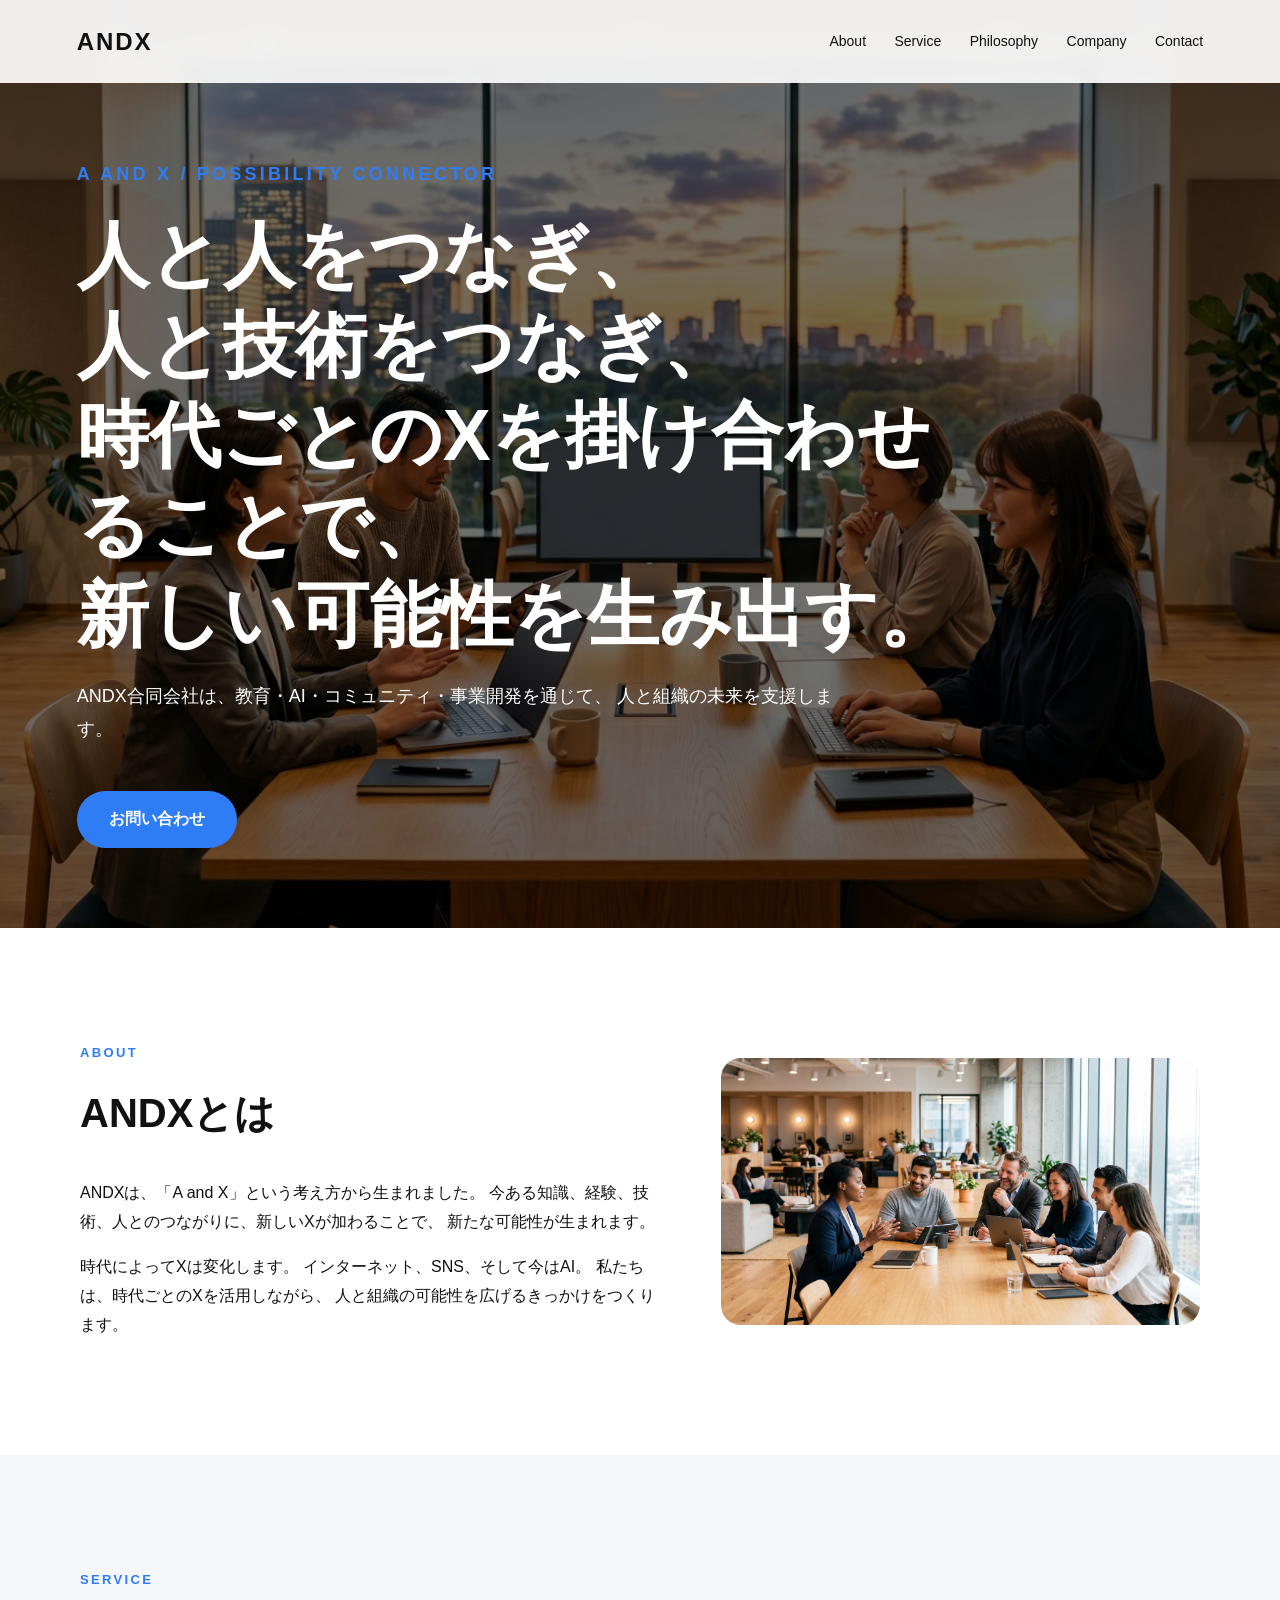
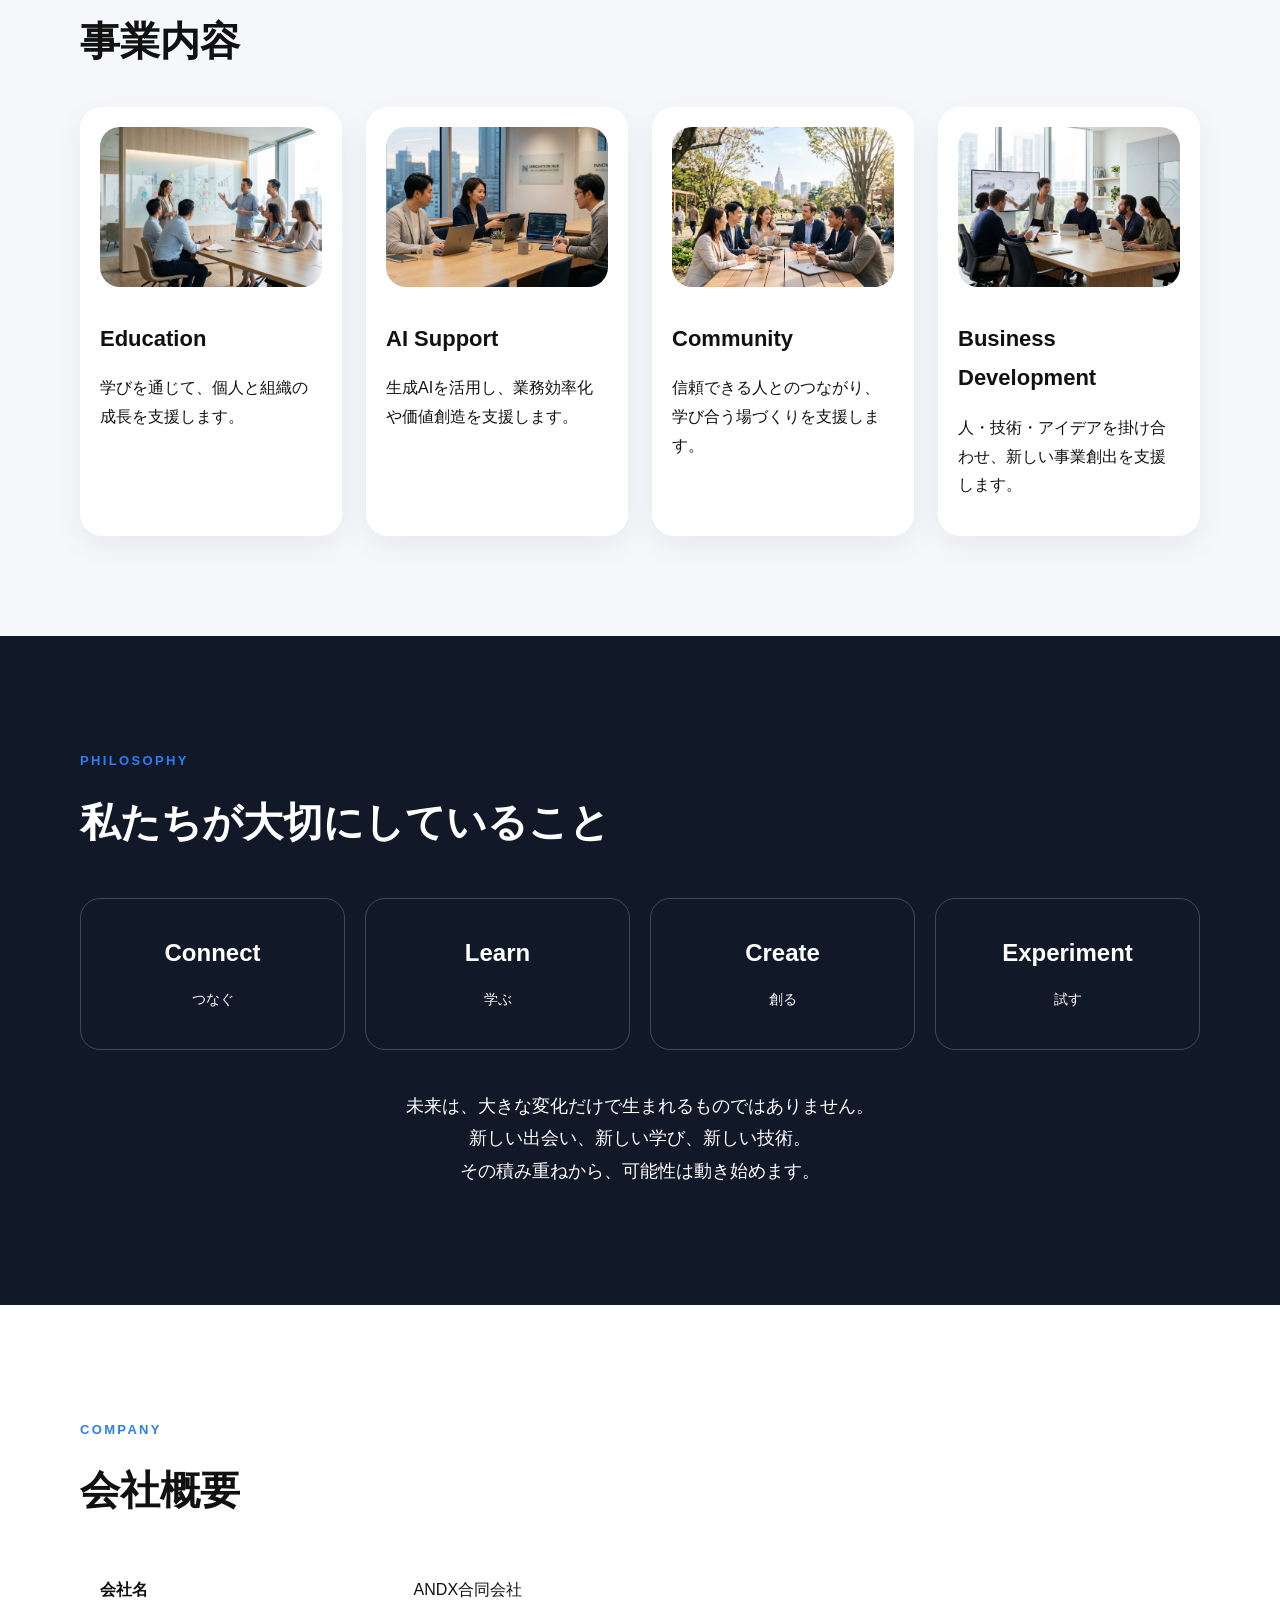
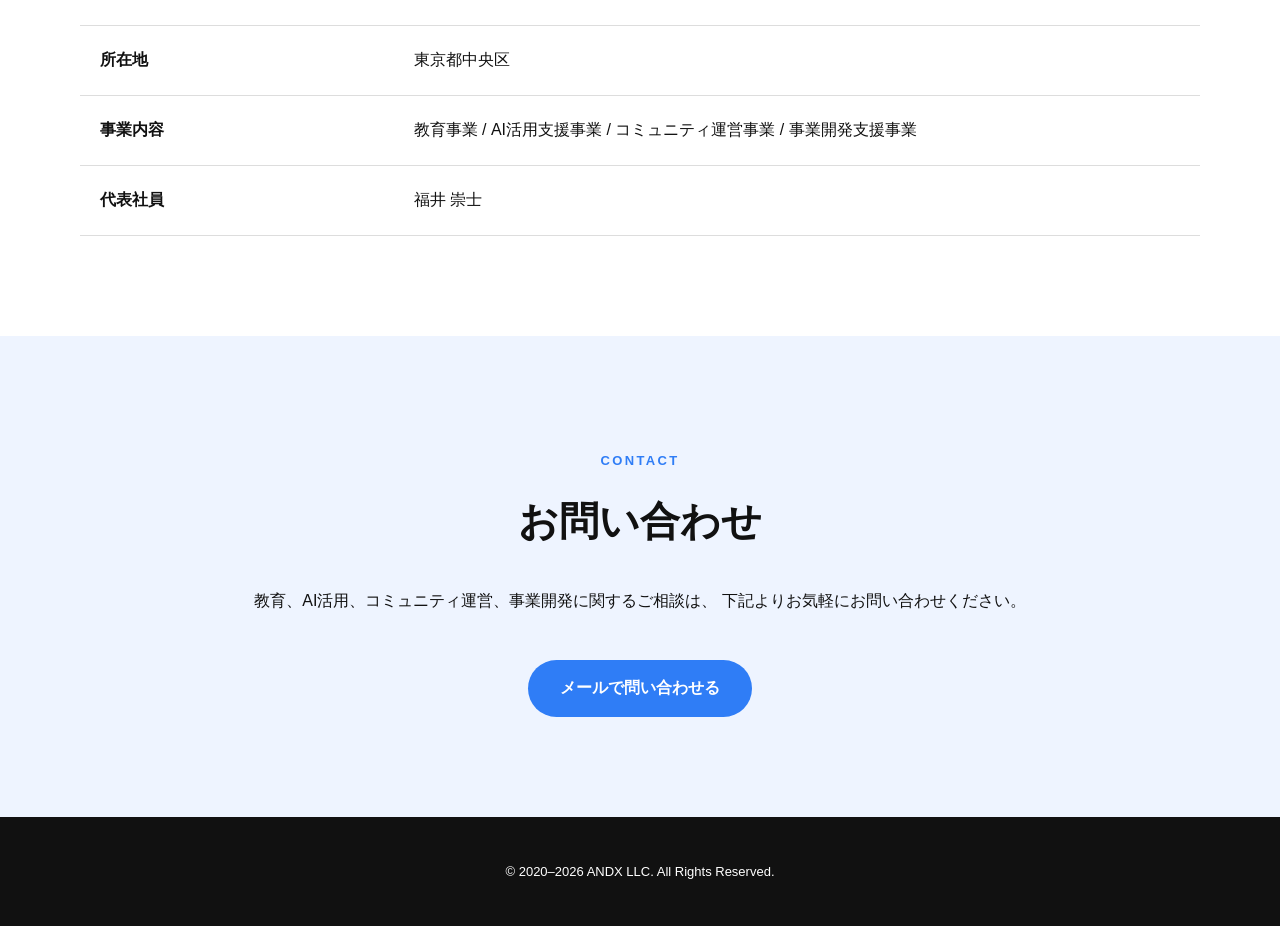
==== index.html @ 38bd7a63 "Update index.html" ====
<!DOCTYPE html>
<html lang="ja">
<head>
  <meta charset="UTF-8" />
  <meta name="viewport" content="width=device-width, initial-scale=1.0" />
  <title>ANDX合同会社｜人と技術をつなぎ、新しい可能性を生み出す</title>
  <link rel="stylesheet" href="style.css" />
</head>

<body>
  <header class="header">
    <div class="logo">ANDX</div>
    <nav>
      <a href="#about">About</a>
      <a href="#service">Service</a>
      <a href="#philosophy">Philosophy</a>
      <a href="#company">Company</a>
      <a href="#contact">Contact</a>
    </nav>
  </header>

  <section class="hero">
    <div class="hero-text">
      <p class="tagline">A and X / Possibility Connector</p>
      <h1>
        人と人をつなぎ、<br>
        人と技術をつなぎ、<br>
        時代ごとのXを掛け合わせることで、<br>
        新しい可能性を生み出す。
      </h1>
      <p>
        ANDX合同会社は、教育・AI・コミュニティ・事業開発を通じて、  
        人と組織の未来を支援します。
      </p>
      <a href="#contact" class="button">お問い合わせ</a>
    </div>
  </section>

  <section id="about" class="section">
    <div class="inner two-column">
      <div>
        <p class="label">ABOUT</p>
        <h2>ANDXとは</h2>
        <p>
          ANDXは、「A and X」という考え方から生まれました。
          今ある知識、経験、技術、人とのつながりに、新しいXが加わることで、
          新たな可能性が生まれます。
        </p>
        <p>
          時代によってXは変化します。  
          インターネット、SNS、そして今はAI。
          私たちは、時代ごとのXを活用しながら、
          人と組織の可能性を広げるきっかけをつくります。
        </p>
      </div>
      <img src="images/about.jpg" alt="ANDXのコンセプト" />
    </div>
  </section>

  <section id="service" class="section gray">
    <div class="inner">
      <p class="label">SERVICE</p>
      <h2>事業内容</h2>

      <div class="cards">
        <div class="card">
          <img src="images/education.jpg" alt="教育事業" />
          <h3>Education</h3>
          <p>学びを通じて、個人と組織の成長を支援します。</p>
        </div>

        <div class="card">
          <img src="images/ai.jpg" alt="AI活用支援" />
          <h3>AI Support</h3>
          <p>生成AIを活用し、業務効率化や価値創造を支援します。</p>
        </div>

        <div class="card">
          <img src="images/community.jpg" alt="コミュニティ運営" />
          <h3>Community</h3>
          <p>信頼できる人とのつながり、学び合う場づくりを支援します。</p>
        </div>

        <div class="card">
          <img src="images/business.jpg" alt="事業開発支援" />
          <h3>Business Development</h3>
          <p>人・技術・アイデアを掛け合わせ、新しい事業創出を支援します。</p>
        </div>
      </div>
    </div>
  </section>

  <section id="philosophy" class="section dark">
    <div class="inner">
      <p class="label">PHILOSOPHY</p>
      <h2>私たちが大切にしていること</h2>

      <div class="values">
        <div>Connect<br><span>つなぐ</span></div>
        <div>Learn<br><span>学ぶ</span></div>
        <div>Create<br><span>創る</span></div>
        <div>Experiment<br><span>試す</span></div>
      </div>

      <p class="center-text">
        未来は、大きな変化だけで生まれるものではありません。<br>
        新しい出会い、新しい学び、新しい技術。<br>
        その積み重ねから、可能性は動き始めます。
      </p>
    </div>
  </section>

  <section id="company" class="section">
    <div class="inner">
      <p class="label">COMPANY</p>
      <h2>会社概要</h2>

      <table>
        <tr>
          <th>会社名</th>
          <td>ANDX合同会社</td>
        </tr>
        <tr>
          <th>所在地</th>
          <td>東京都中央区</td>
        </tr>
        <tr>
          <th>事業内容</th>
          <td>教育事業 / AI活用支援事業 / コミュニティ運営事業 / 事業開発支援事業</td>
        </tr>
        <tr>
          <th>代表社員</th>
          <td>福井 崇士</td>
        </tr>
      </table>
    </div>
  </section>

  <section id="contact" class="section contact">
    <div class="inner">
      <p class="label">CONTACT</p>
      <h2>お問い合わせ</h2>
      <p>
        教育、AI活用、コミュニティ運営、事業開発に関するご相談は、  
        下記よりお気軽にお問い合わせください。
      </p>
      <a href="mailto:info@andx.jp" class="button">メールで問い合わせる</a>
    </div>
  </section>

<footer>
  <p>
    © 2020–2026 ANDX LLC.
    All Rights Reserved.
  </p>
</footer>
</body>
</html>
---- style.css ----
* {
  box-sizing: border-box;
}

body {
  margin: 0;
  font-family: -apple-system, BlinkMacSystemFont, "Helvetica Neue", "Yu Gothic", sans-serif;
  color: #111;
  line-height: 1.8;
  background: #fff;
}

.header {
  position: fixed;
  top: 0;
  width: 100%;
  padding: 20px 6%;
  display: flex;
  justify-content: space-between;
  align-items: center;
  background: rgba(255,255,255,0.92);
  backdrop-filter: blur(10px);
  z-index: 10;
}

.logo {
  font-size: 24px;
  font-weight: 700;
  letter-spacing: 0.08em;
}

nav a {
  margin-left: 24px;
  text-decoration: none;
  color: #111;
  font-size: 14px;
}

.hero {
  min-height: 100vh;
  padding: 140px 6% 80px;
  display: flex;
  align-items: center;
  background:
    linear-gradient(rgba(0,0,0,0.55), rgba(0,0,0,0.55)),
    url("images/hero.jpg") center/cover no-repeat;
  color: #fff;
}

.hero-text {
  max-width: 900px;
}

.tagline,
.label {
  font-size: 13px;
  letter-spacing: 0.18em;
  font-weight: 700;
  color: #2f7df6;
  text-transform: uppercase;
}

.hero h1 {
  font-size: clamp(36px, 6vw, 72px);
  line-height: 1.25;
  margin: 20px 0;
}

.hero p {
  font-size: 18px;
  max-width: 760px;
}

.button {
  display: inline-block;
  margin-top: 28px;
  padding: 14px 32px;
  background: #2f7df6;
  color: #fff;
  text-decoration: none;
  border-radius: 999px;
  font-weight: 700;
}

.section {
  padding: 100px 6%;
}

.inner {
  max-width: 1120px;
  margin: 0 auto;
}

.gray {
  background: #f5f7fa;
}

.dark {
  background: #111827;
  color: #fff;
}

h2 {
  font-size: 40px;
  margin: 10px 0 30px;
}

.two-column {
  display: grid;
  grid-template-columns: 1.1fr 0.9fr;
  gap: 56px;
  align-items: center;
}

.two-column img,
.card img {
  width: 100%;
  border-radius: 20px;
  object-fit: cover;
}

.cards {
  display: grid;
  grid-template-columns: repeat(4, 1fr);
  gap: 24px;
}

.card {
  background: #fff;
  padding: 20px;
  border-radius: 22px;
  box-shadow: 0 10px 30px rgba(0,0,0,0.06);
}

.card img {
  height: 160px;
}

.card h3 {
  font-size: 22px;
  margin-bottom: 8px;
}

.values {
  display: grid;
  grid-template-columns: repeat(4, 1fr);
  gap: 20px;
  margin: 40px 0;
}

.values div {
  padding: 32px 20px;
  border: 1px solid rgba(255,255,255,0.2);
  border-radius: 20px;
  font-size: 24px;
  font-weight: 700;
  text-align: center;
}

.values span {
  font-size: 14px;
  font-weight: 400;
}

.center-text {
  text-align: center;
  font-size: 18px;
}

table {
  width: 100%;
  border-collapse: collapse;
}

th,
td {
  border-bottom: 1px solid #ddd;
  padding: 20px;
  text-align: left;
}

th {
  width: 28%;
}

.contact {
  text-align: center;
  background: #eef4ff;
}

footer {
  text-align: center;
  padding: 30px;
  background: #111;
  color: #fff;
  font-size: 13px;
}

@media (max-width: 900px) {
  nav {
    display: none;
  }

  .two-column,
  .cards,
  .values {
    grid-template-columns: 1fr;
  }

  .section {
    padding: 72px 6%;
  }

  h2 {
    font-size: 32px;
  }

  .hero {
    padding-top: 120px;
  }
}
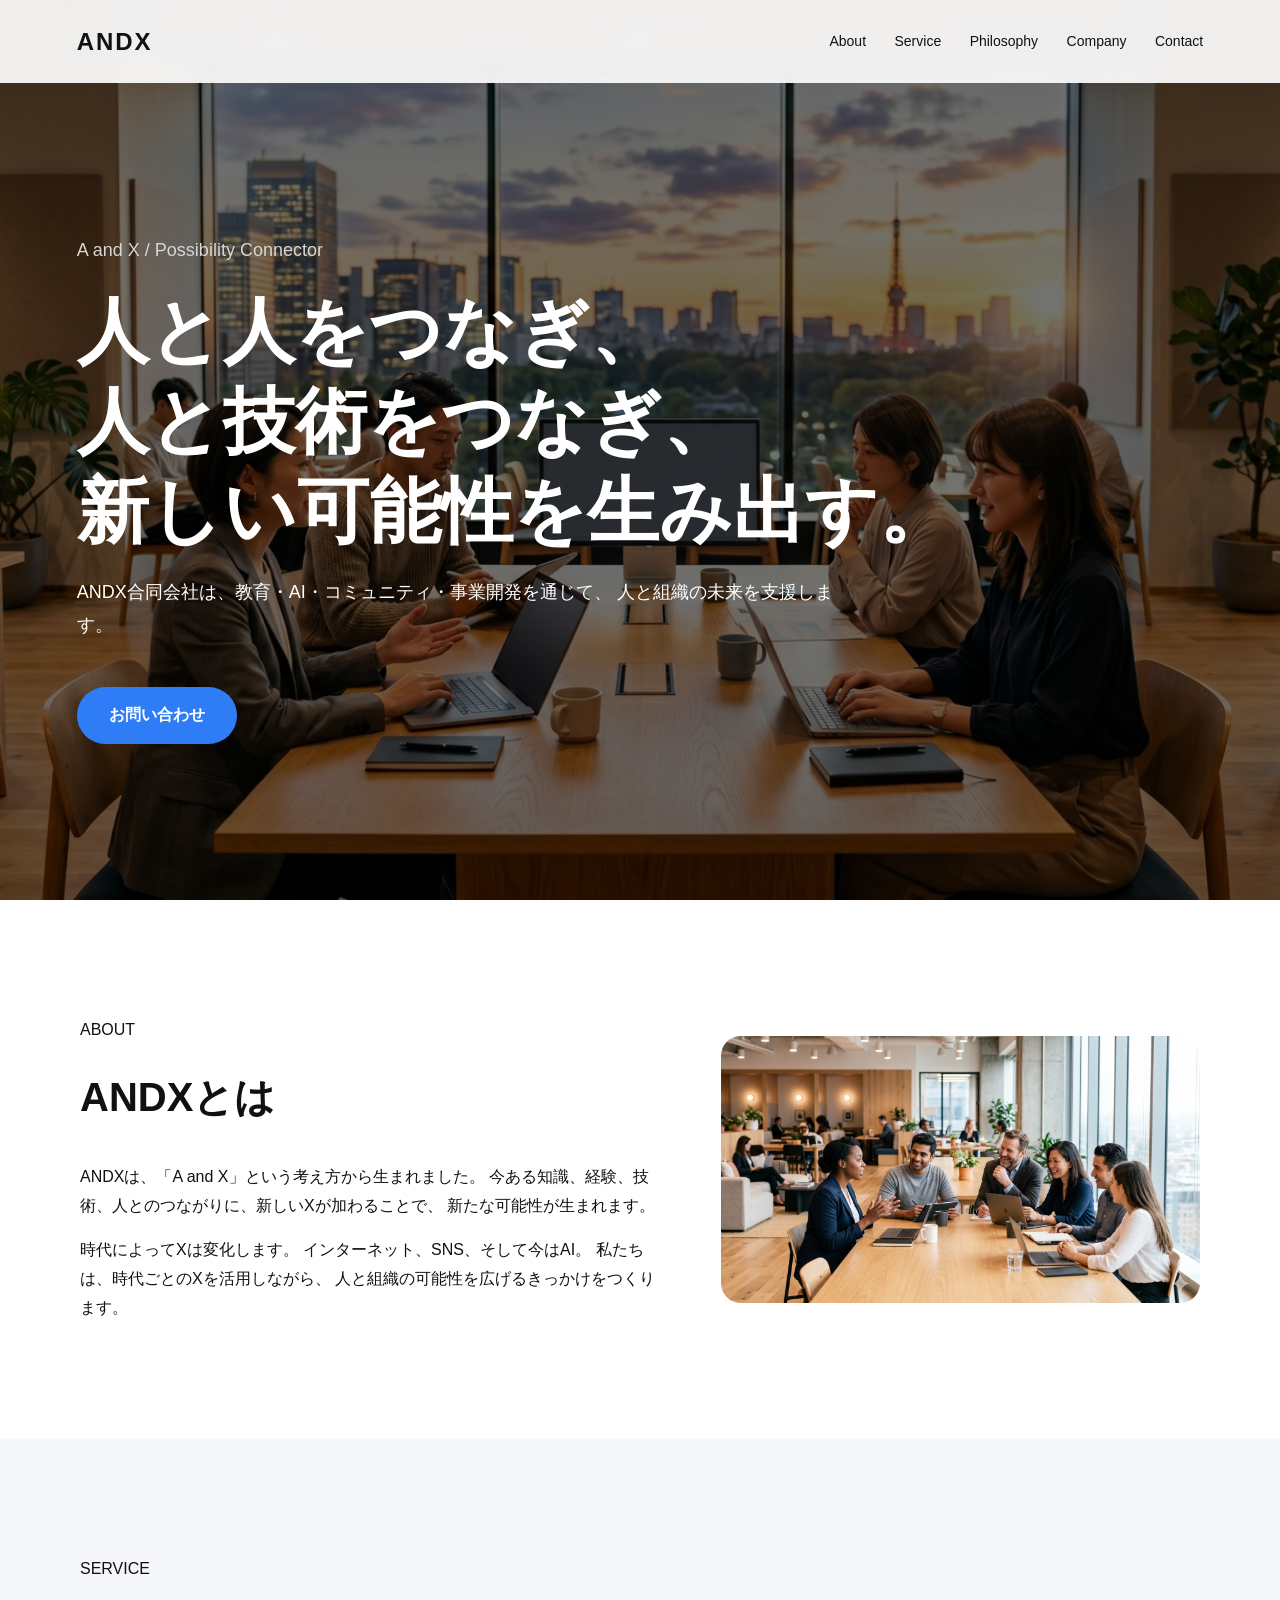
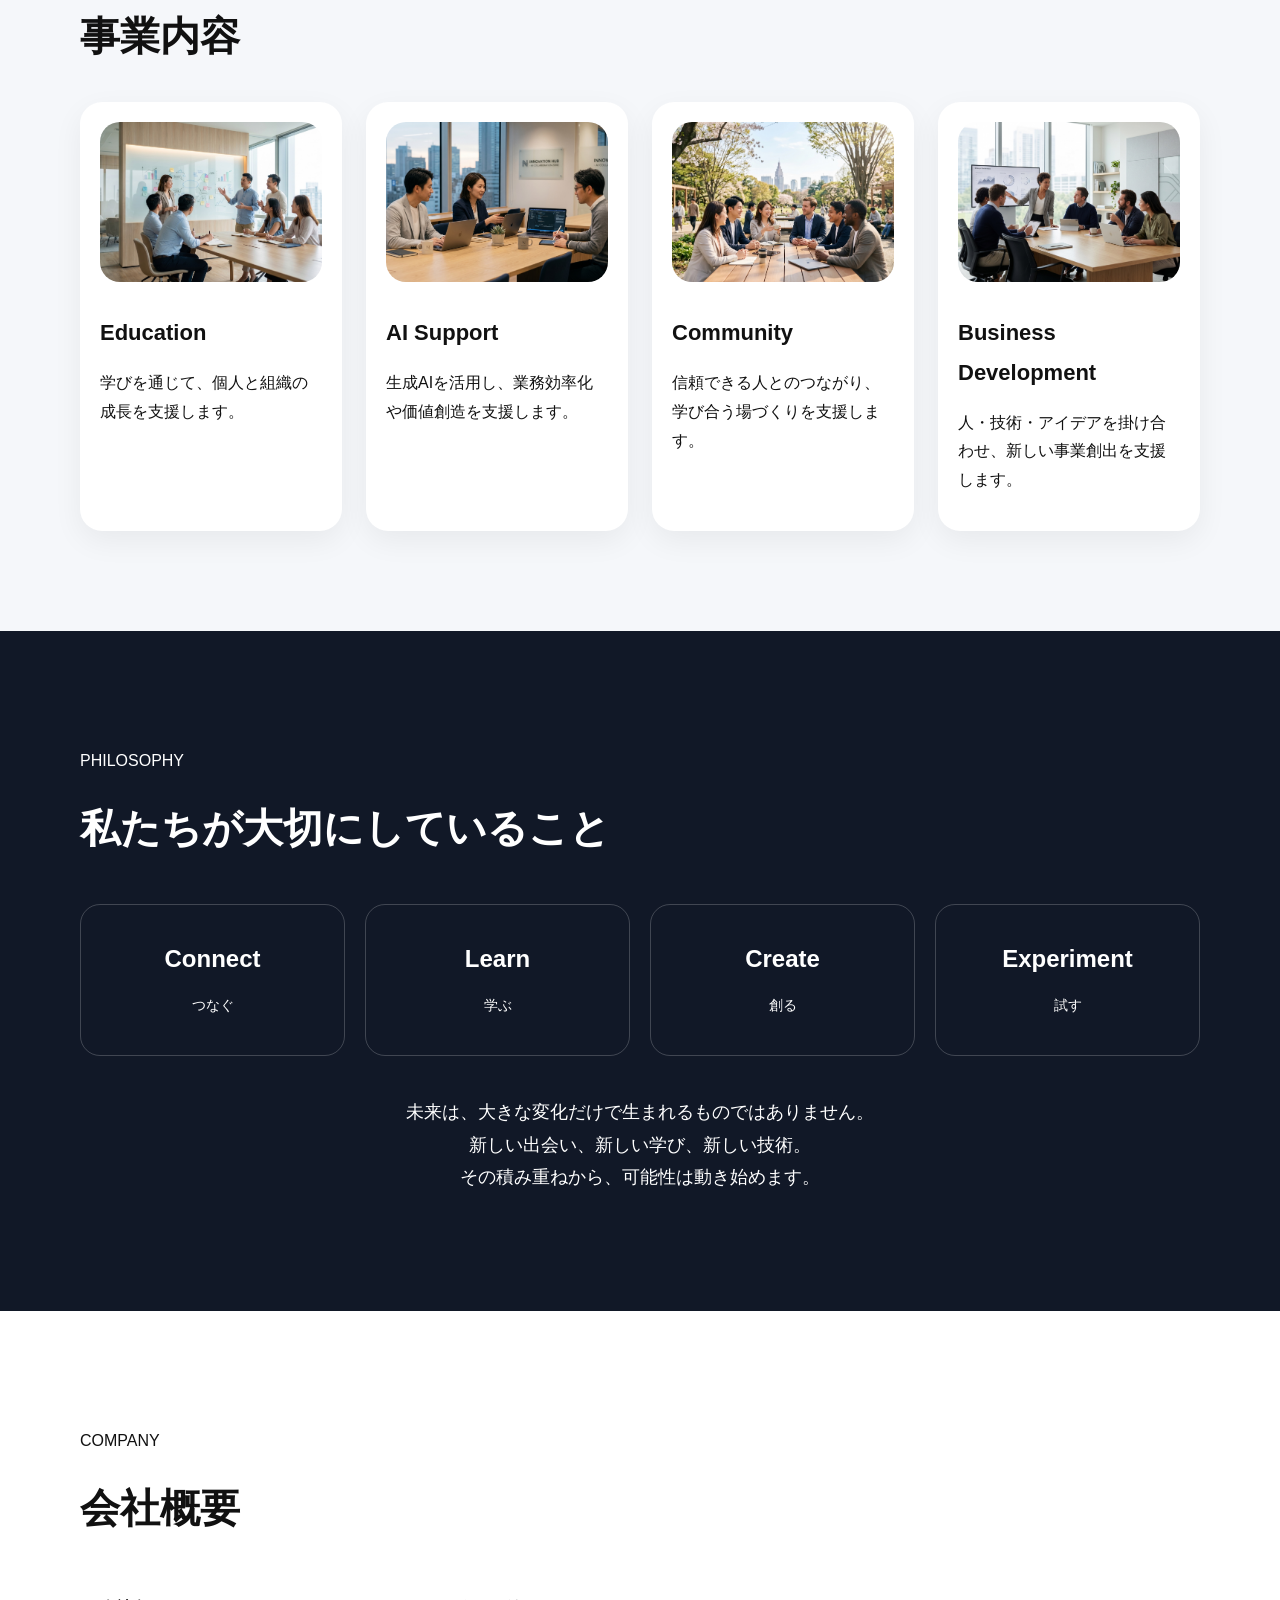
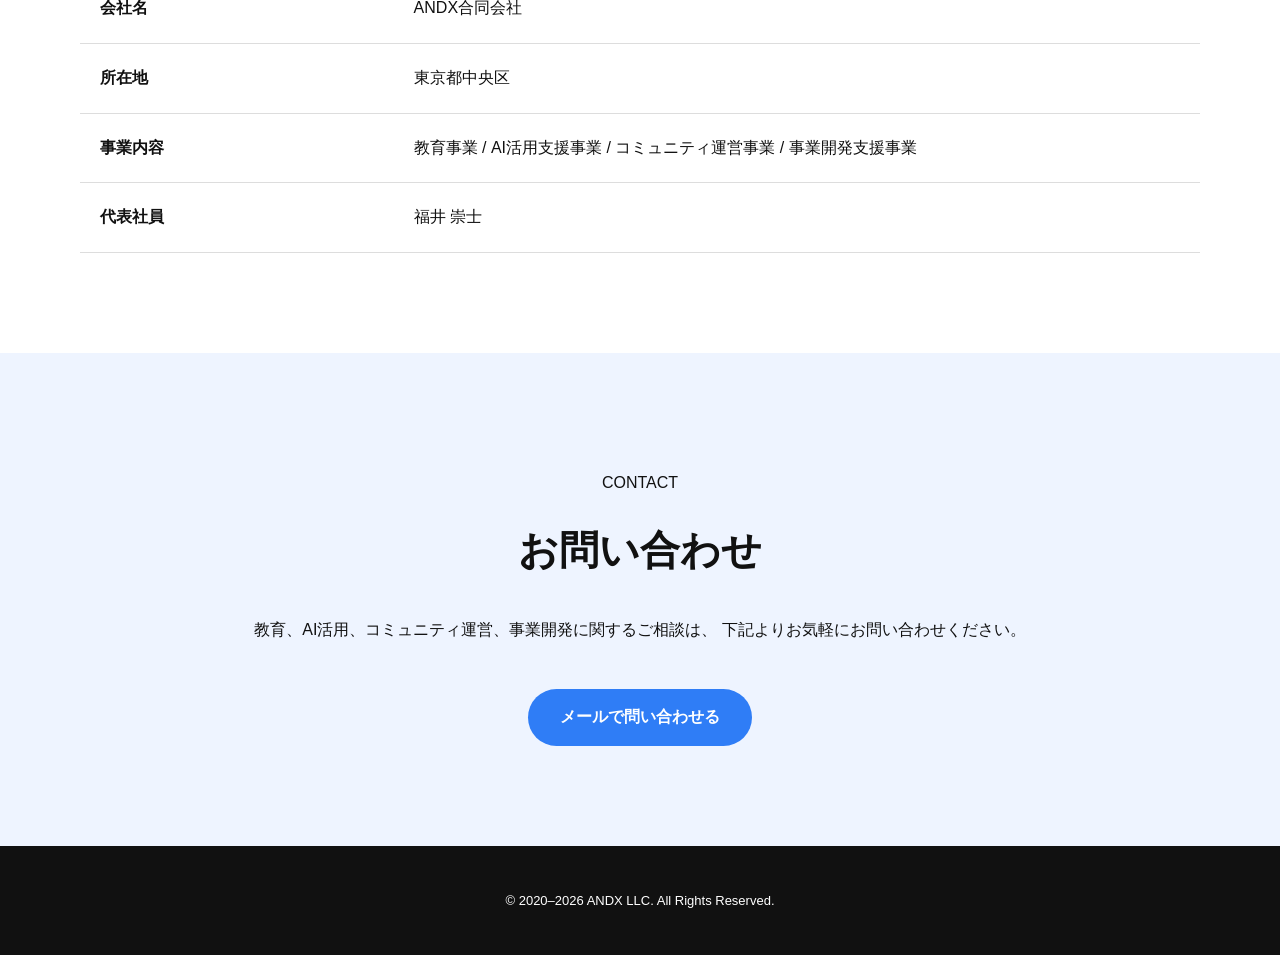
==== commit cf0f155c: "Update index.html" ====
--- a/index.html
+++ b/index.html
@@ -25,7 +25,6 @@
       <h1>
         人と人をつなぎ、<br>
         人と技術をつなぎ、<br>
-        時代ごとのXを掛け合わせることで、<br>
         新しい可能性を生み出す。
       </h1>
       <p>
--- a/style.css
+++ b/style.css
@@ -51,7 +51,9 @@
   max-width: 900px;
 }
 
-.tagline,
+.tagline {
+  color: #d6d6d6;
+},
 .label {
   font-size: 13px;
   letter-spacing: 0.18em;
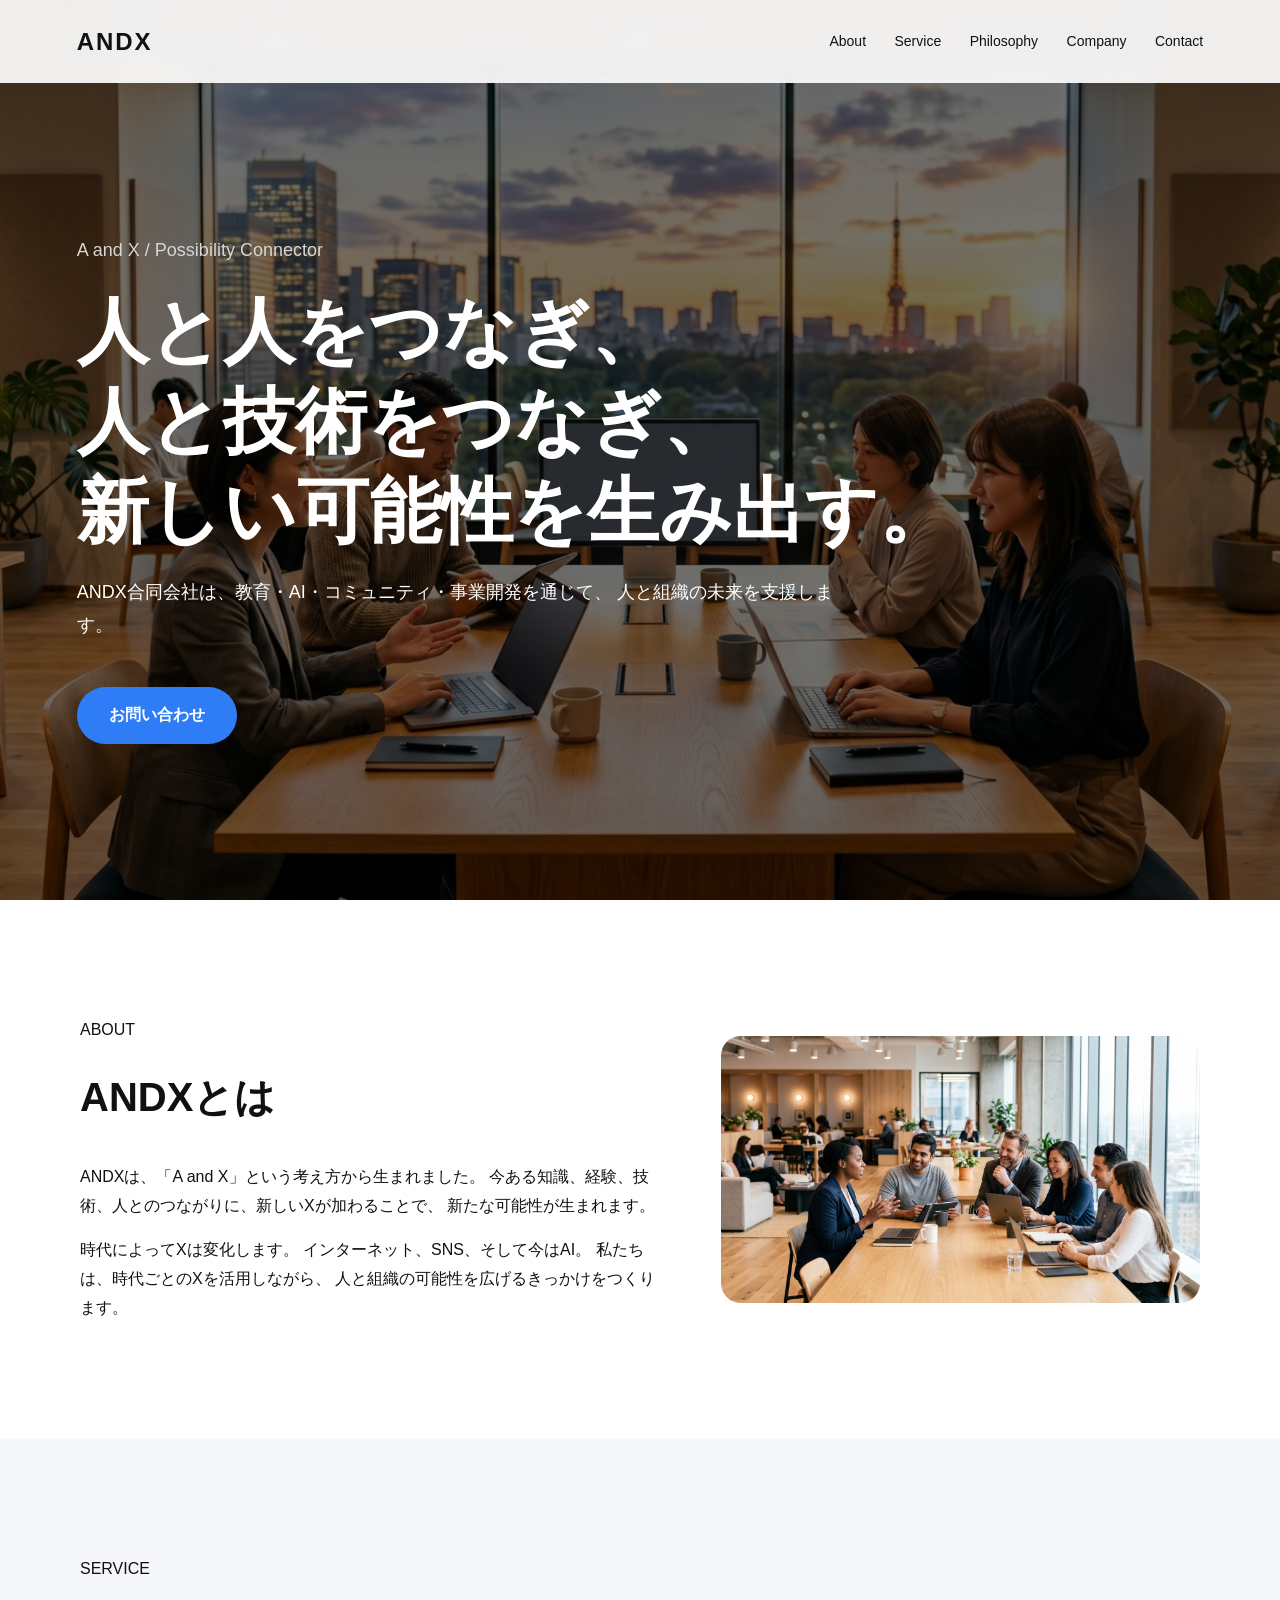
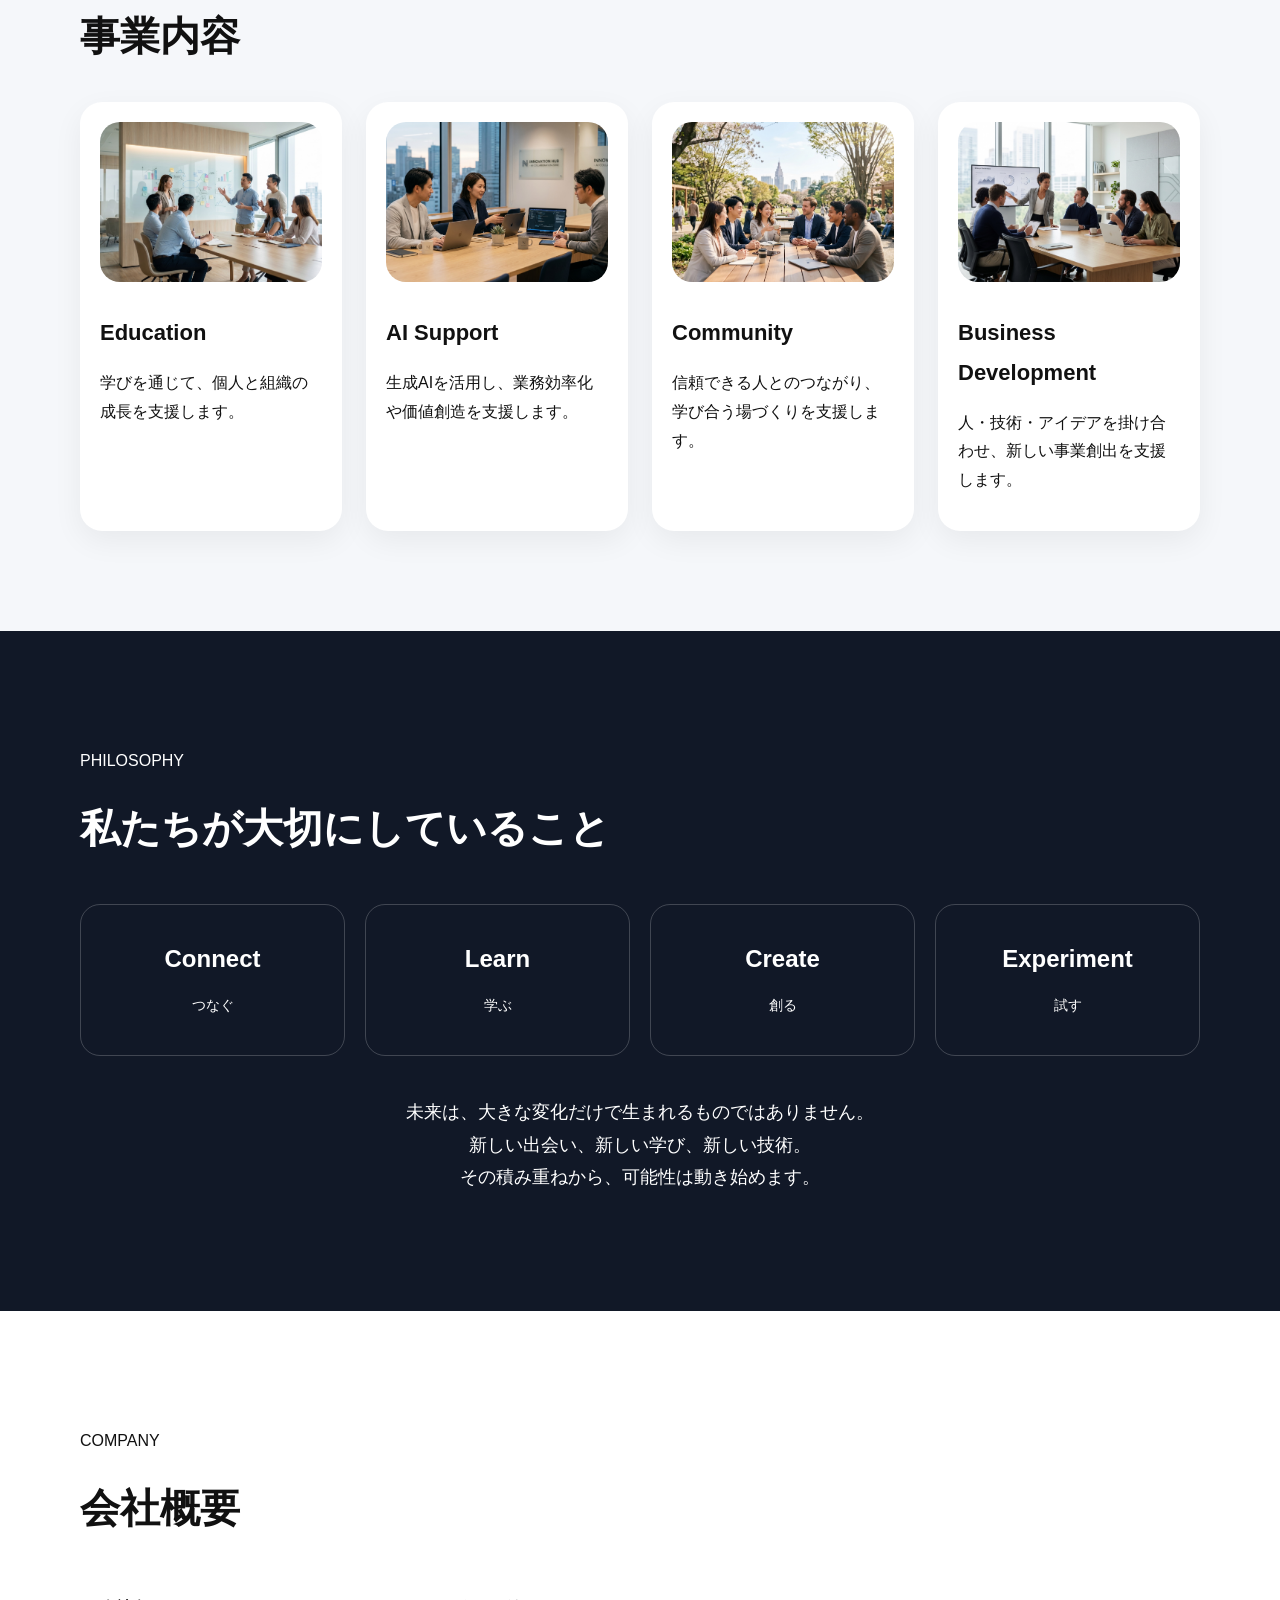
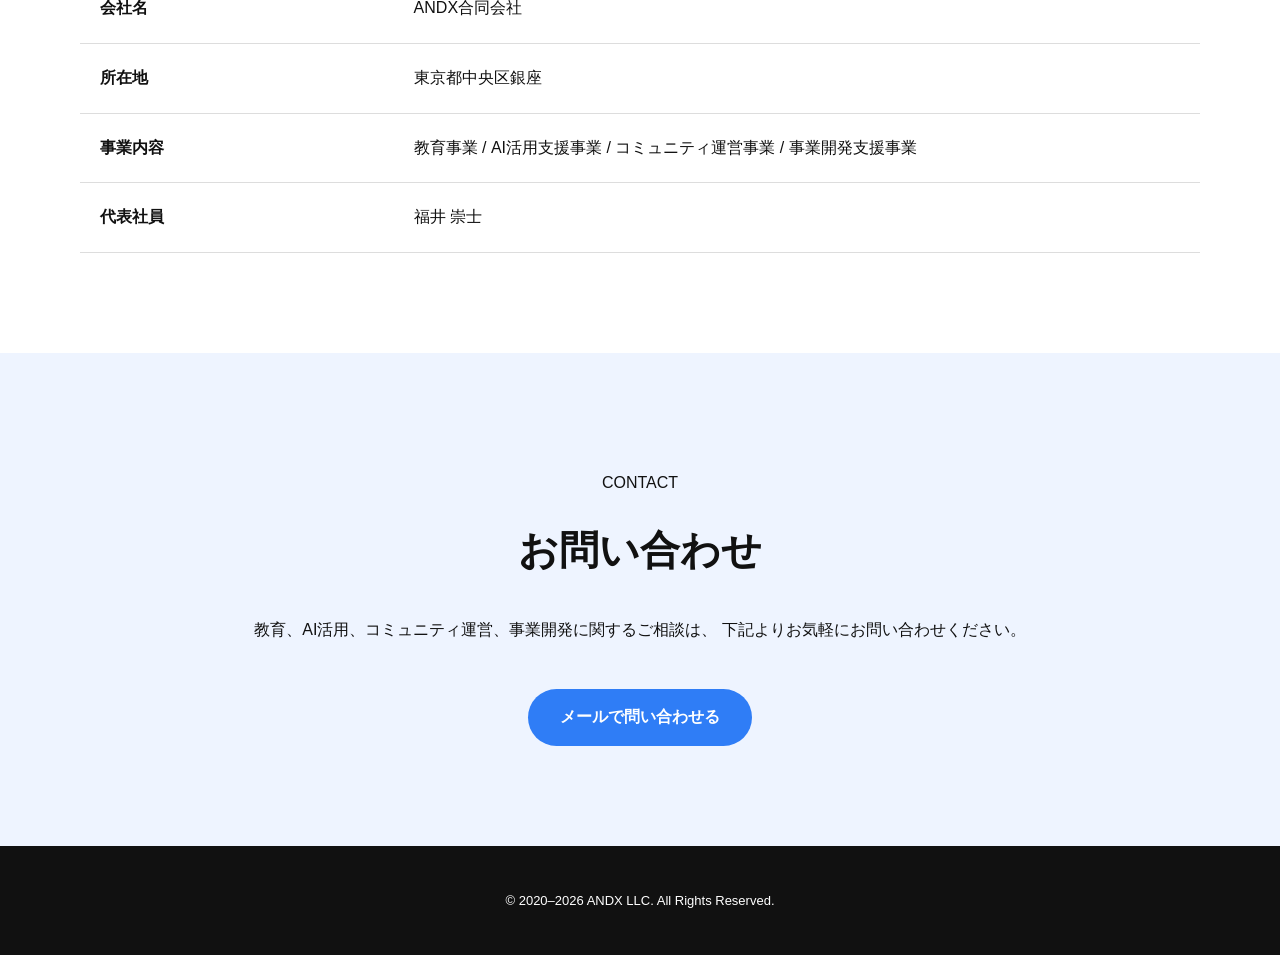
==== commit d6e3ac22: "Update index.html" ====
--- a/index.html
+++ b/index.html
@@ -121,7 +121,7 @@
         </tr>
         <tr>
           <th>所在地</th>
-          <td>東京都中央区</td>
+          <td>東京都中央区銀座</td>
         </tr>
         <tr>
           <th>事業内容</th>
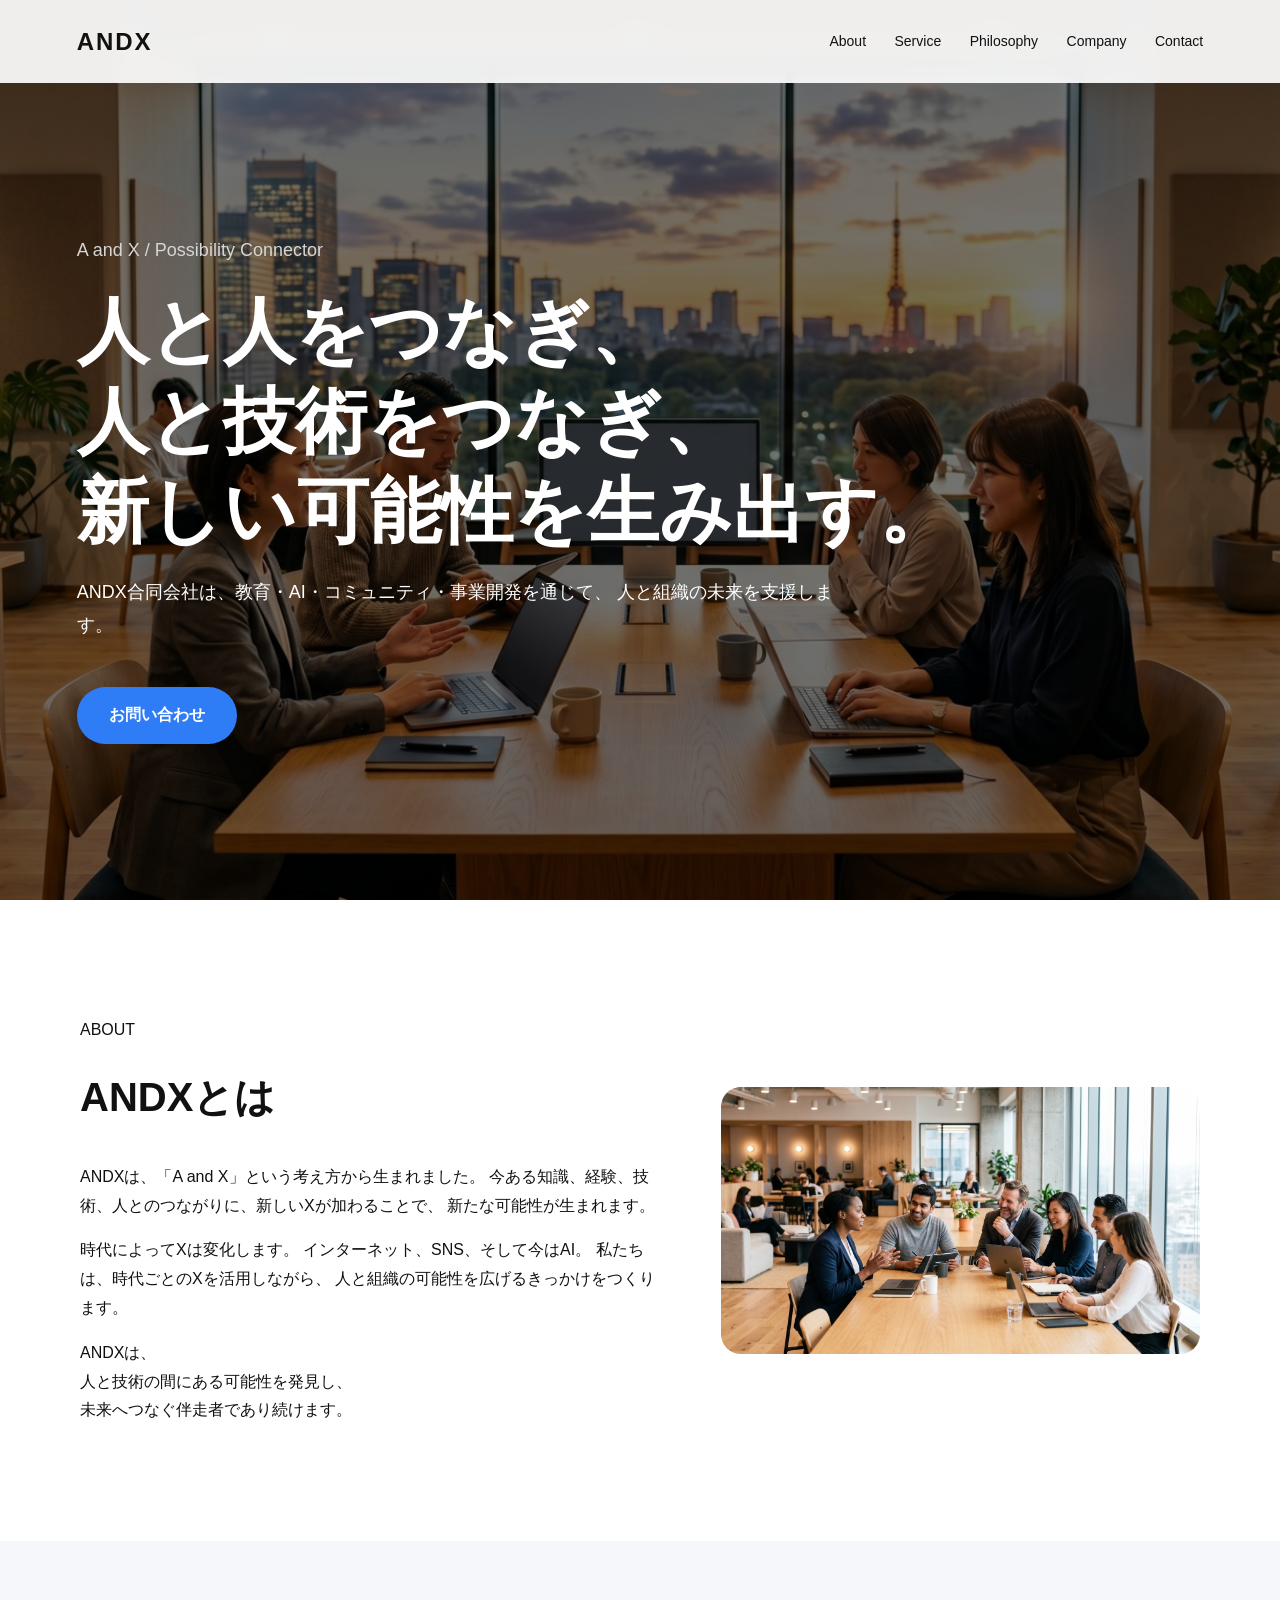
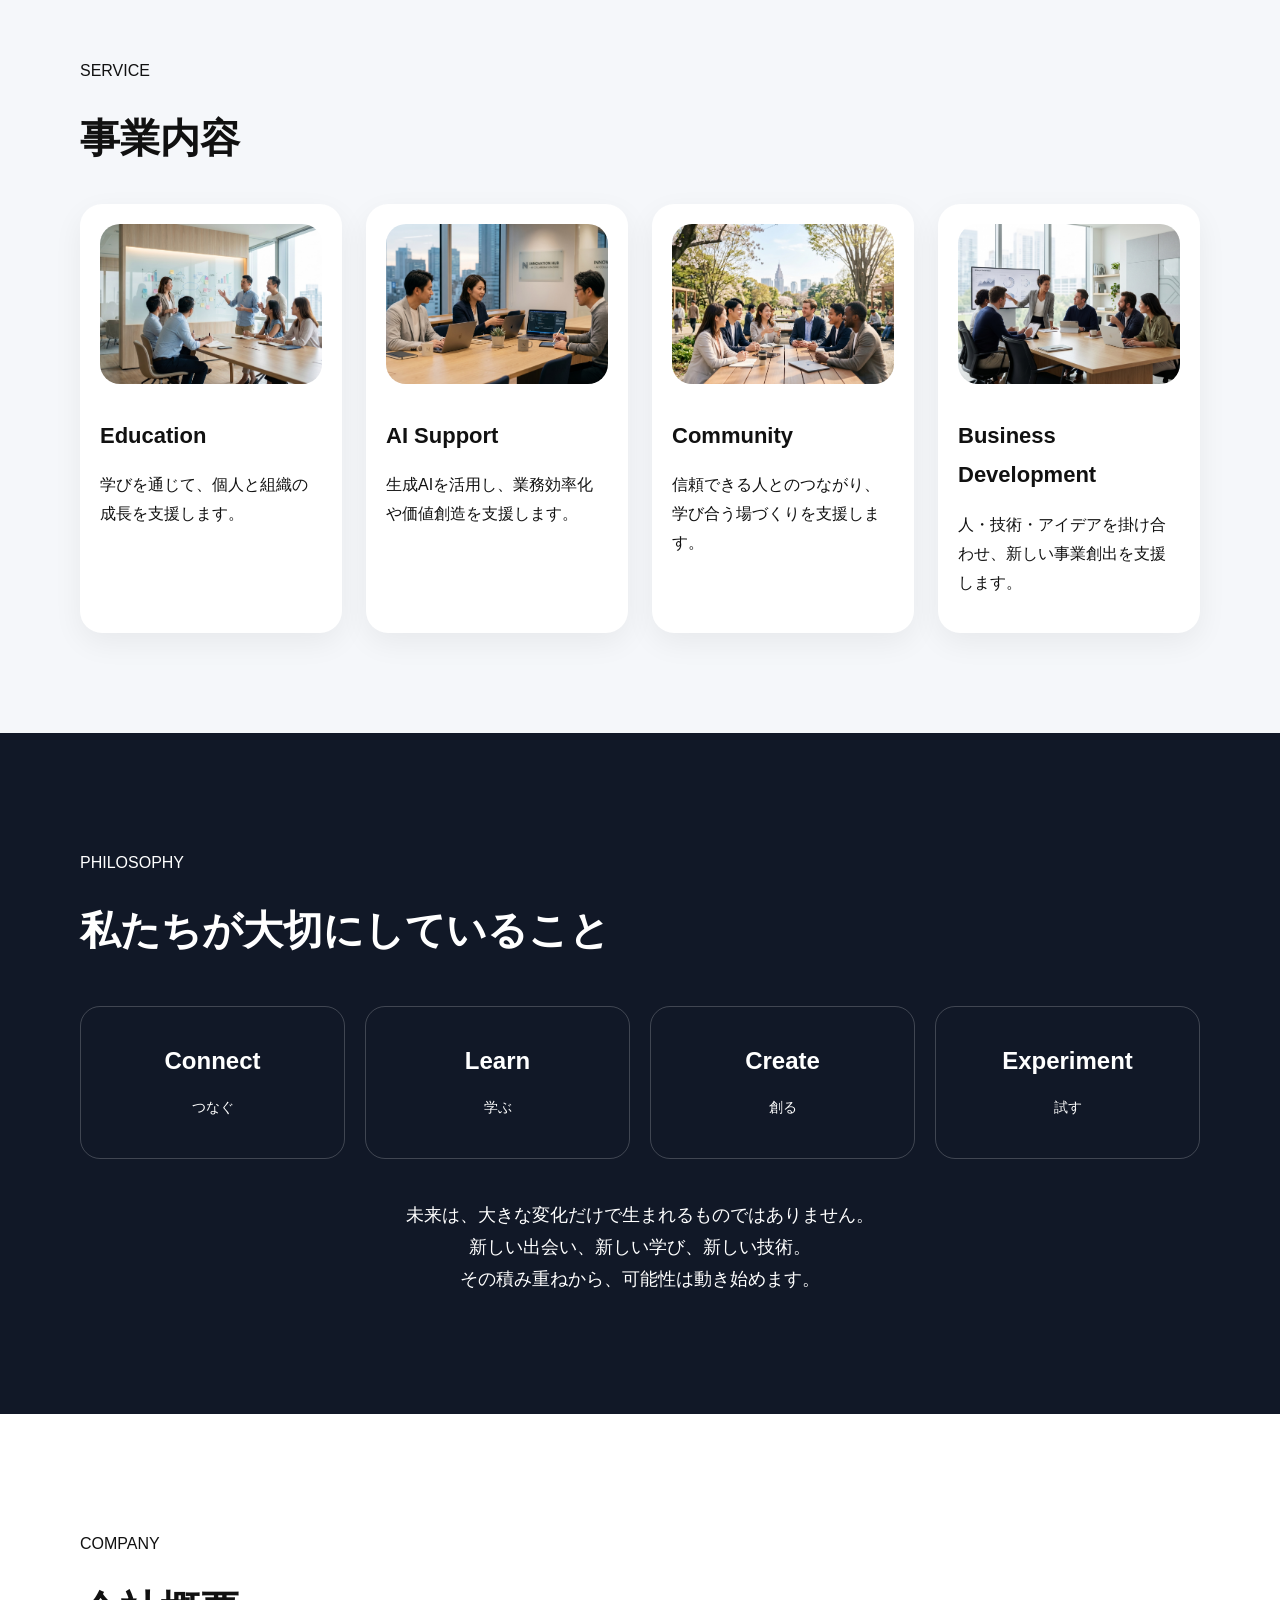
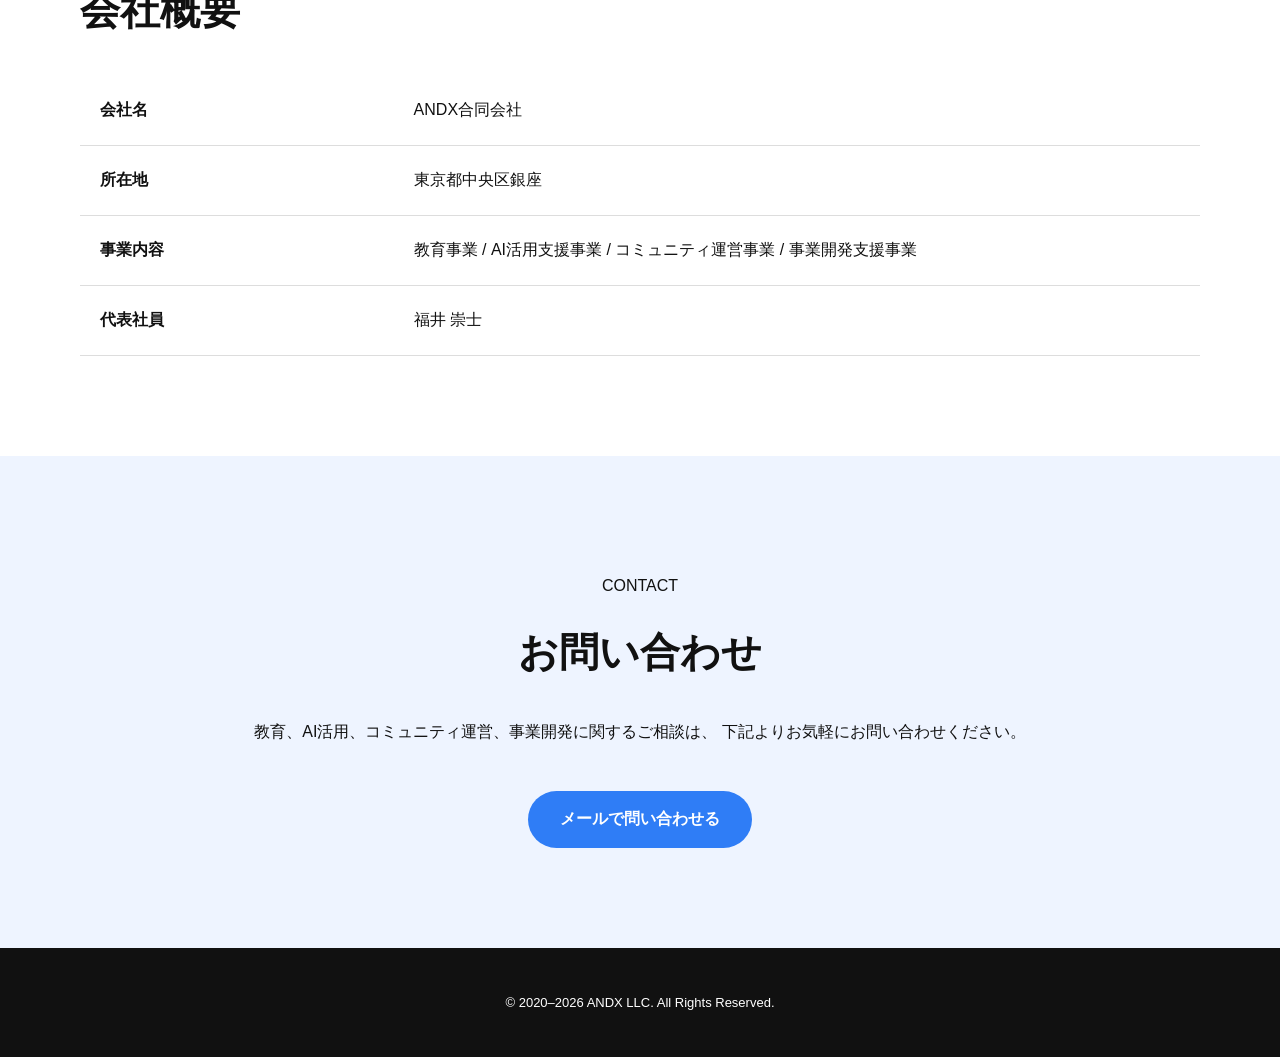
==== commit eeb0cdb1: "Update index.html" ====
--- a/index.html
+++ b/index.html
@@ -51,6 +51,13 @@
           私たちは、時代ごとのXを活用しながら、
           人と組織の可能性を広げるきっかけをつくります。
         </p>
+        <p class="about-message">
+          ANDXは、<br>
+          人と技術の間にある可能性を発見し、<br>
+          未来へつなぐ伴走者であり続けます。
+        </p>
+
+        
       </div>
       <img src="images/about.jpg" alt="ANDXのコンセプト" />
     </div>
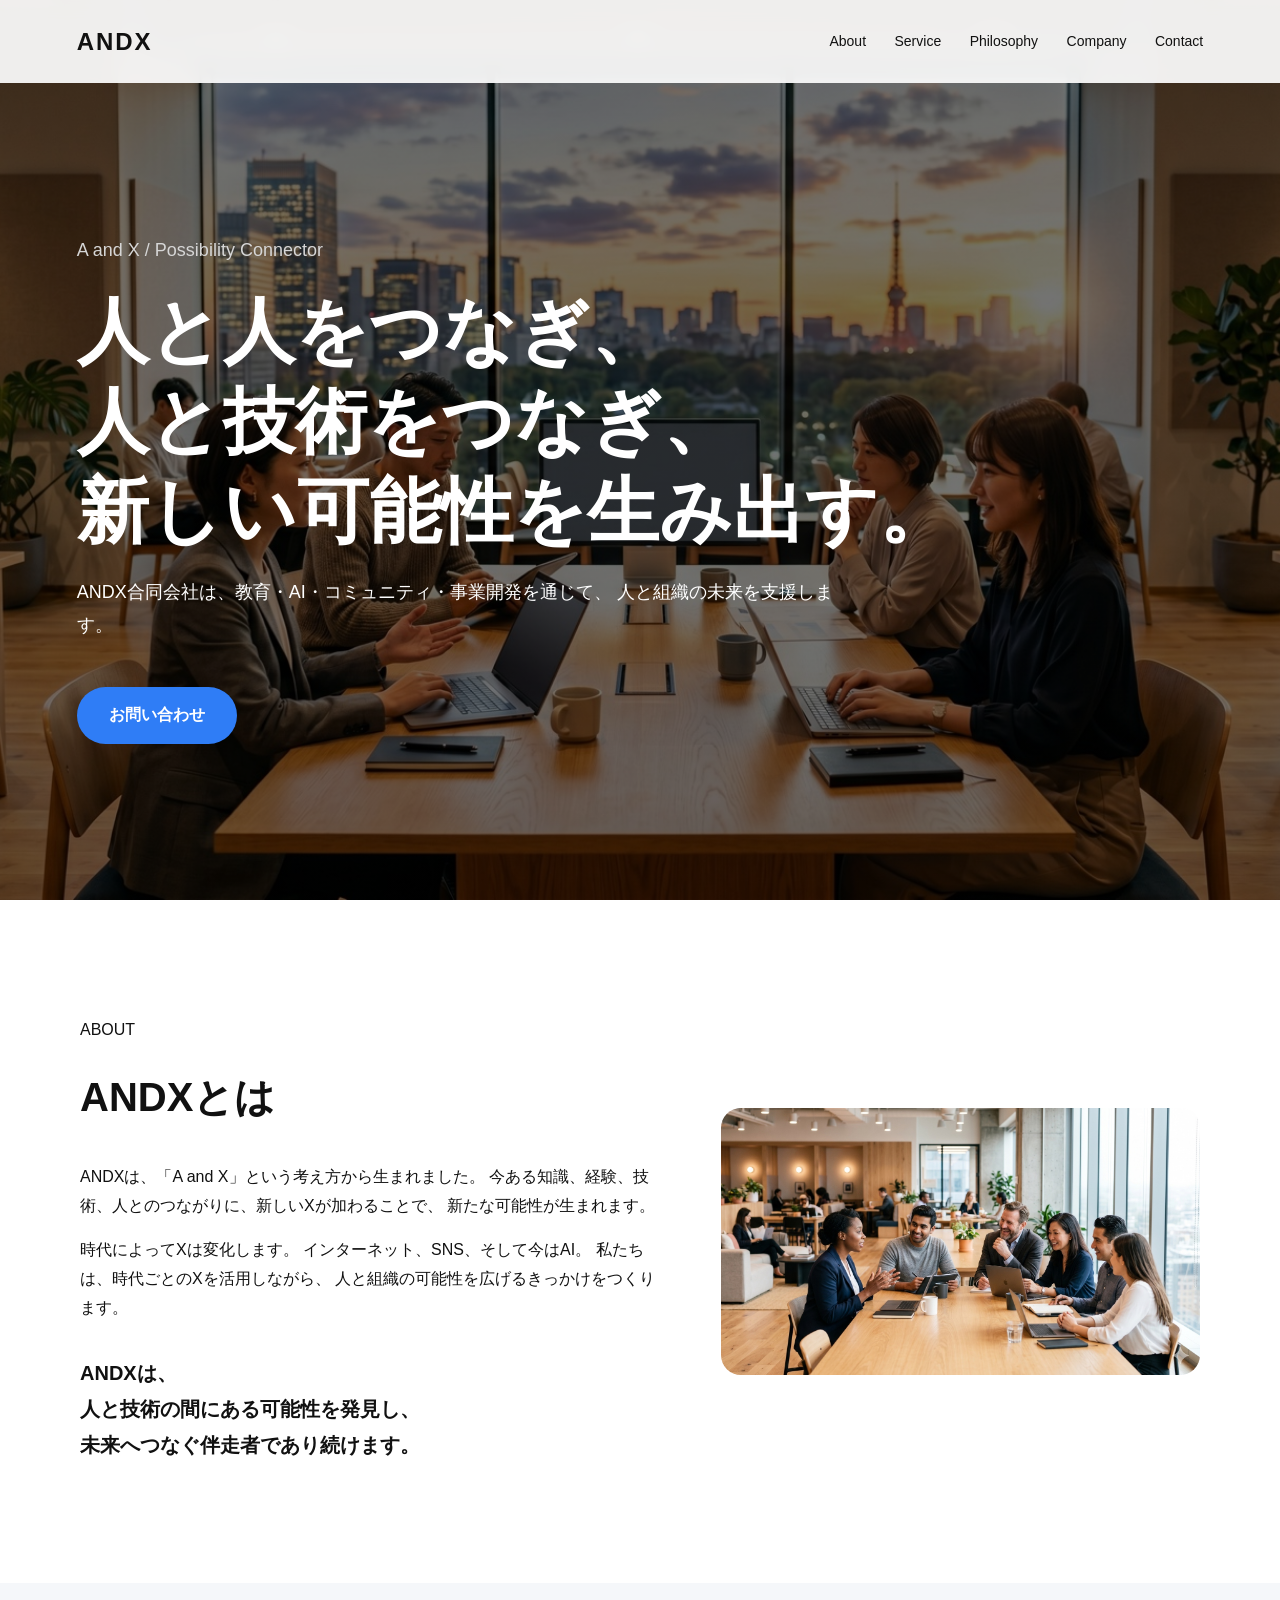
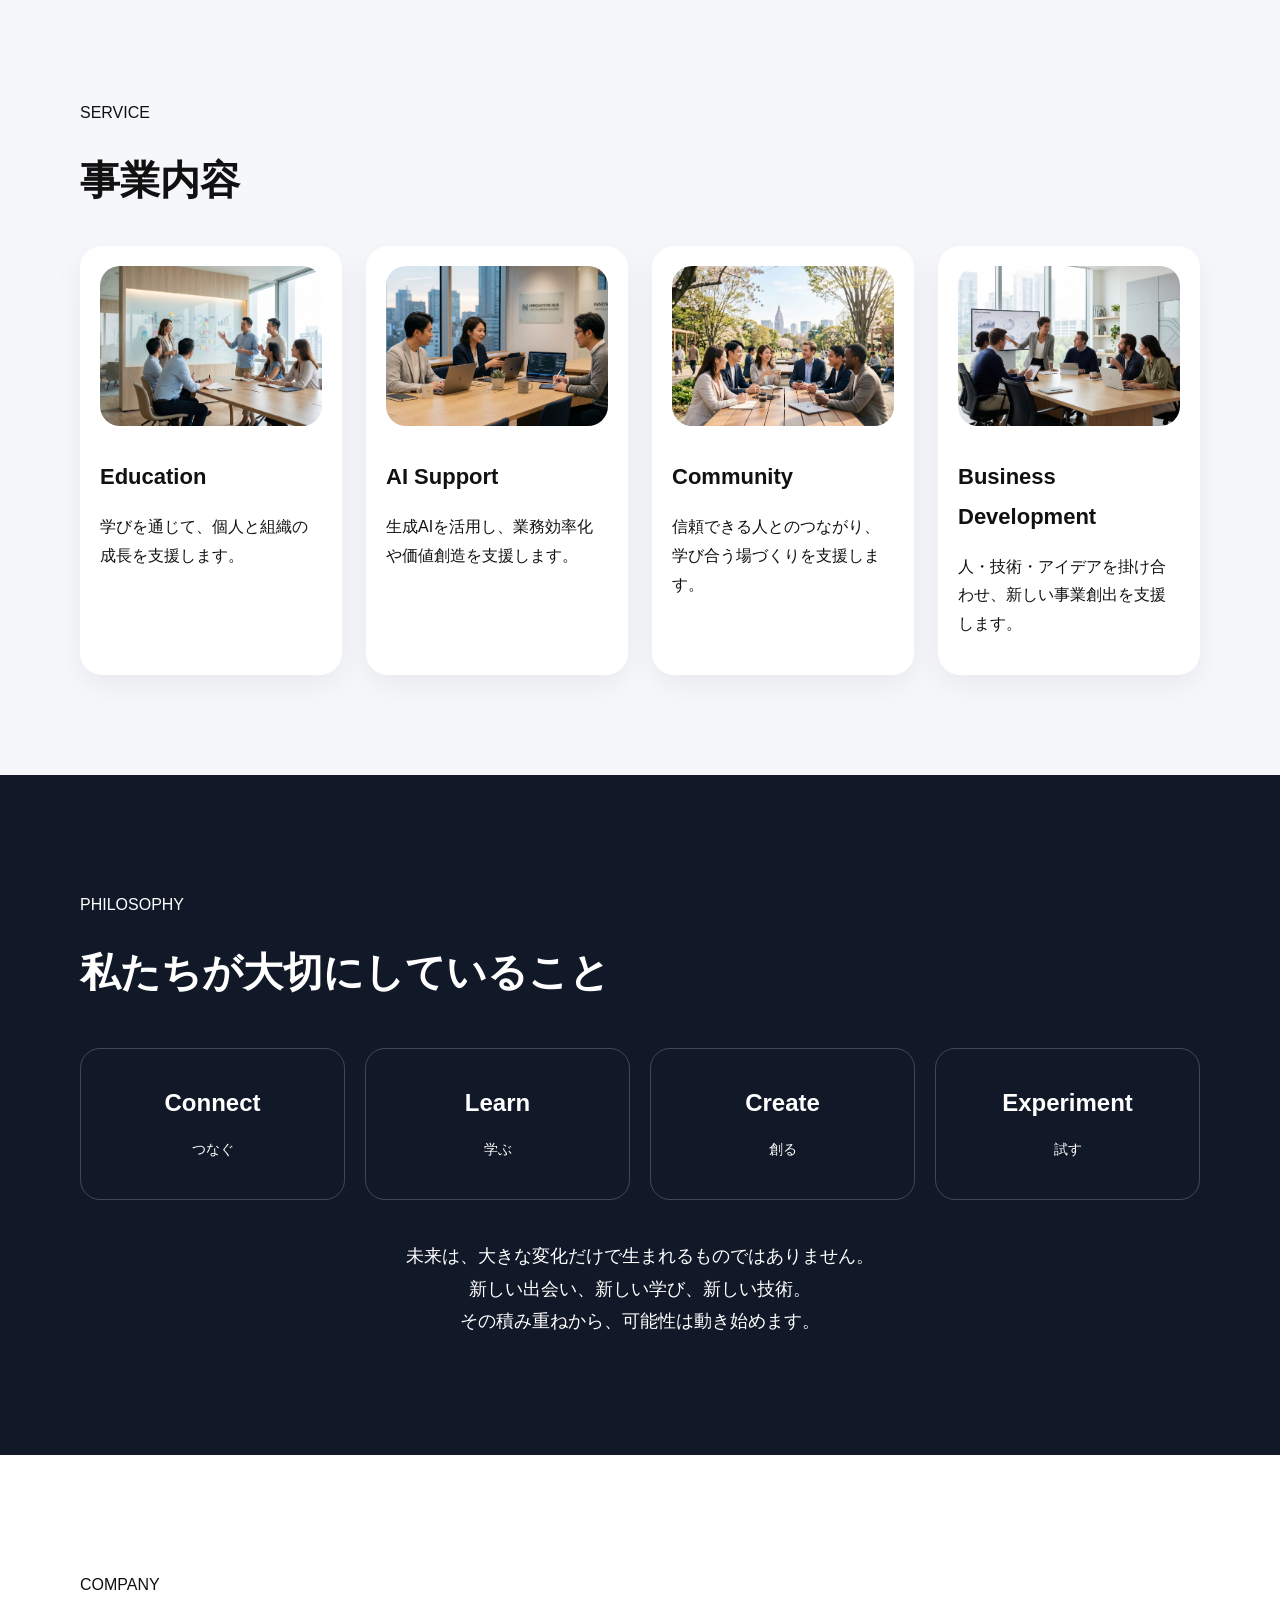
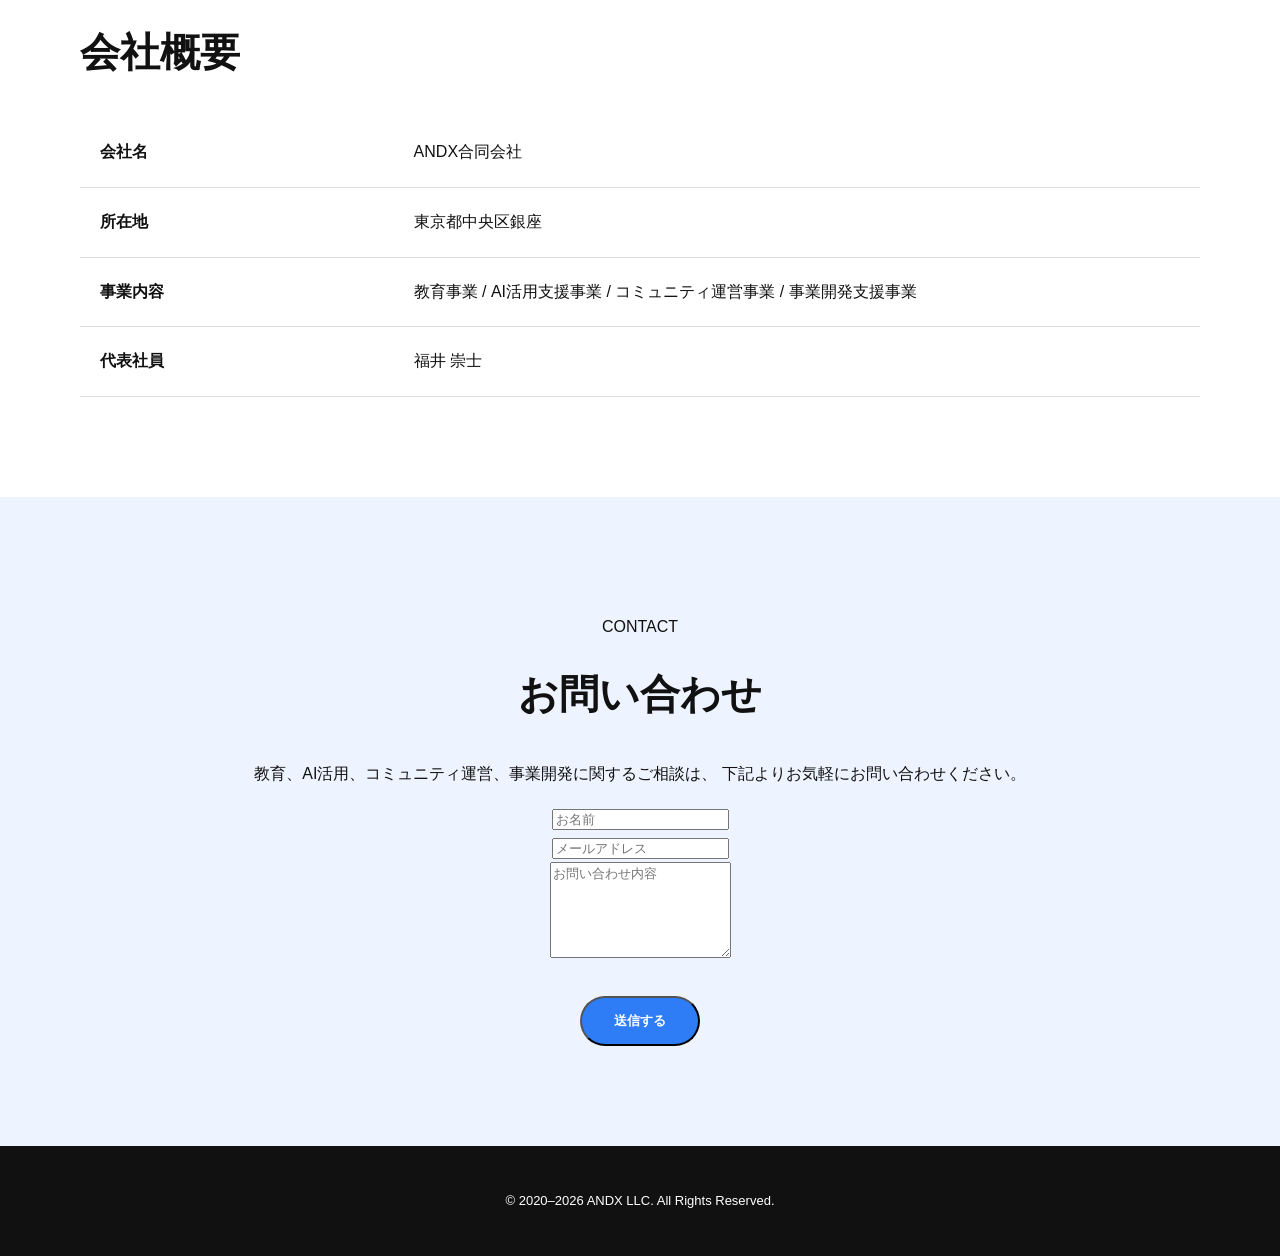
==== commit 4d7cd943: "Update index.html" ====
--- a/index.html
+++ b/index.html
@@ -150,7 +150,41 @@
         教育、AI活用、コミュニティ運営、事業開発に関するご相談は、  
         下記よりお気軽にお問い合わせください。
       </p>
-      <a href="mailto:info@andx.jp" class="button">メールで問い合わせる</a>
+    
+    <form name="contact"
+      method="POST"
+      data-netlify="true">
+      
+      <input type="hidden"
+         name="form-name"
+         value="contact">
+      
+      <div class="form-group">
+        <input type="text"
+           name="name"
+           placeholder="お名前"
+           required>
+      </div>
+      
+      <div class="form-group">
+        <input type="email"
+           name="email"
+           placeholder="メールアドレス"
+           required>
+      </div>
+      
+      <div class="form-group">
+        <textarea name="message"
+           rows="6"
+           placeholder="お問い合わせ内容"
+           required></textarea>
+     </div>
+
+    <button type="submit" class="button">
+      送信する
+    </button>
+
+  </form>
     </div>
   </section>
 
--- a/style.css
+++ b/style.css
@@ -36,6 +36,14 @@
   font-size: 14px;
 }
 
+.about-message {
+  margin-top: 32px;
+  font-size: 20px;
+  line-height: 1.8;
+  font-weight: 600;
+  color: #111;
+}
+
 .hero {
   min-height: 100vh;
   padding: 140px 6% 80px;
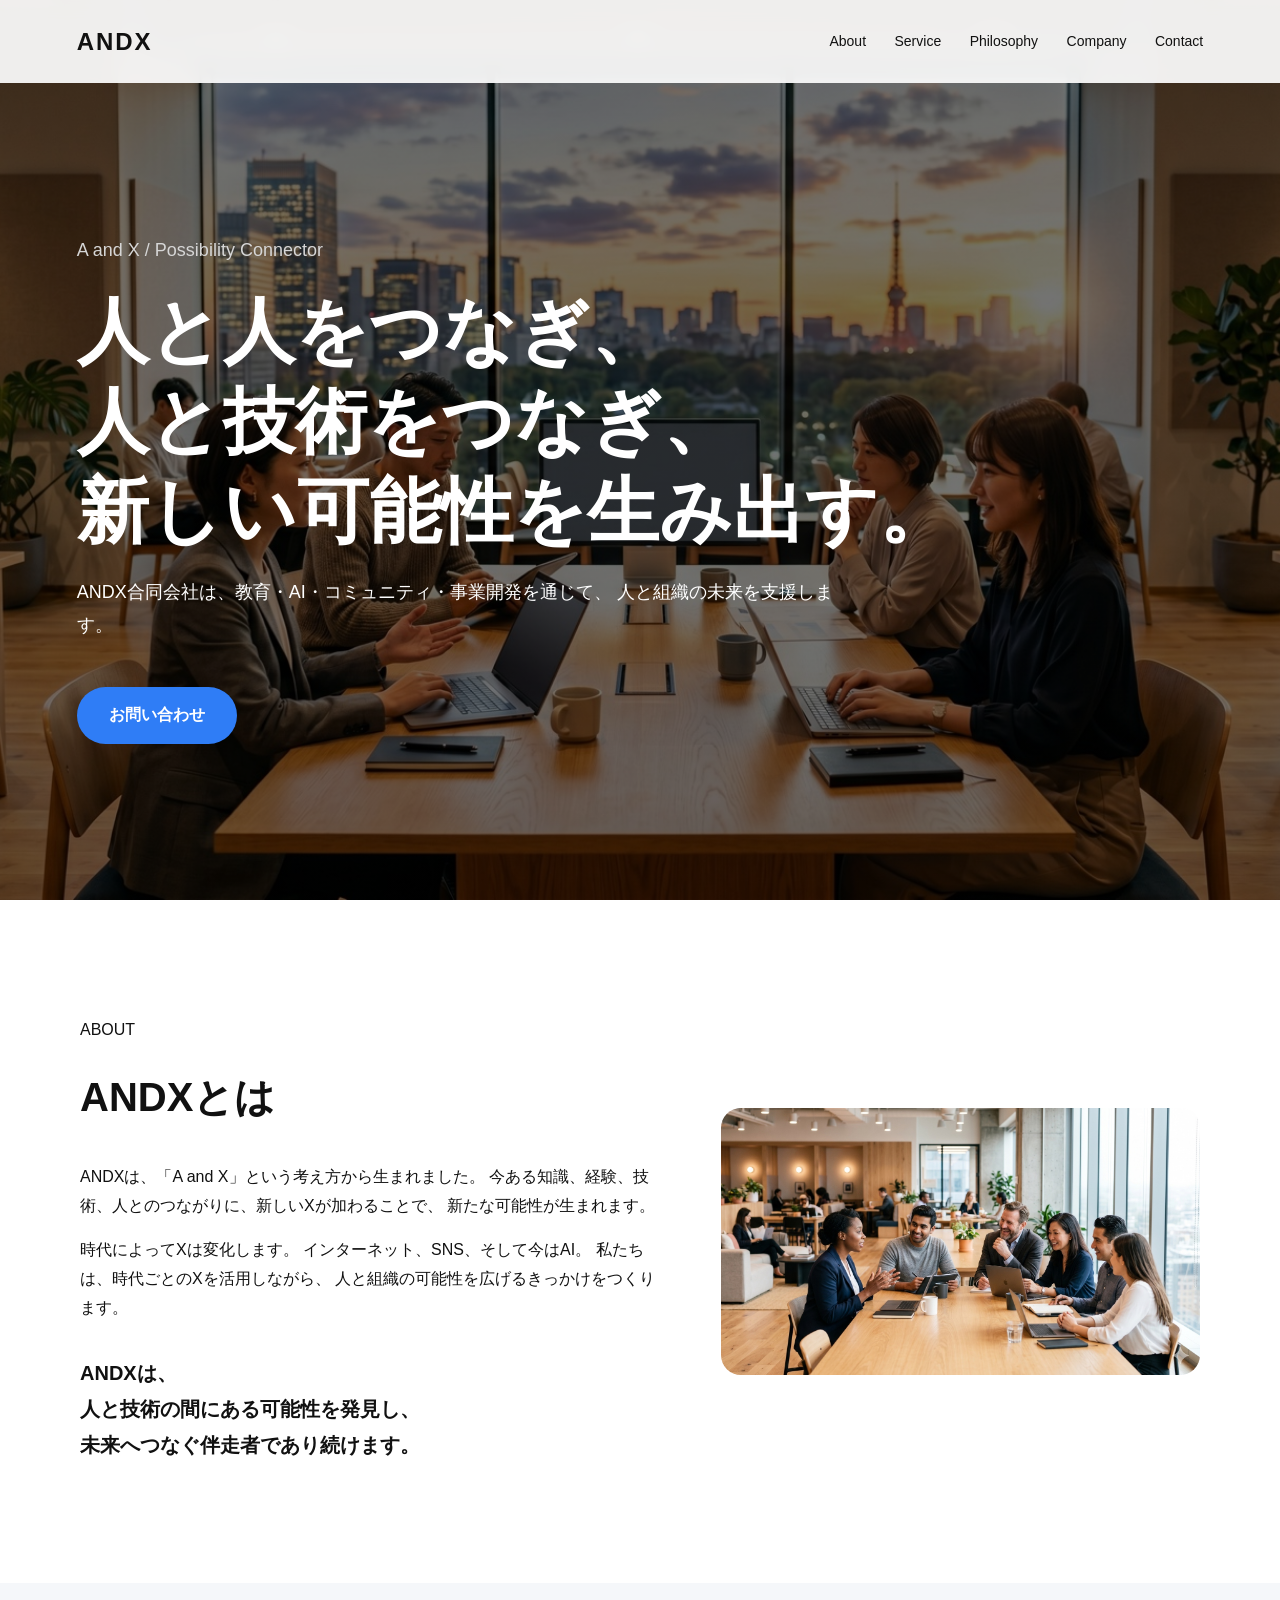
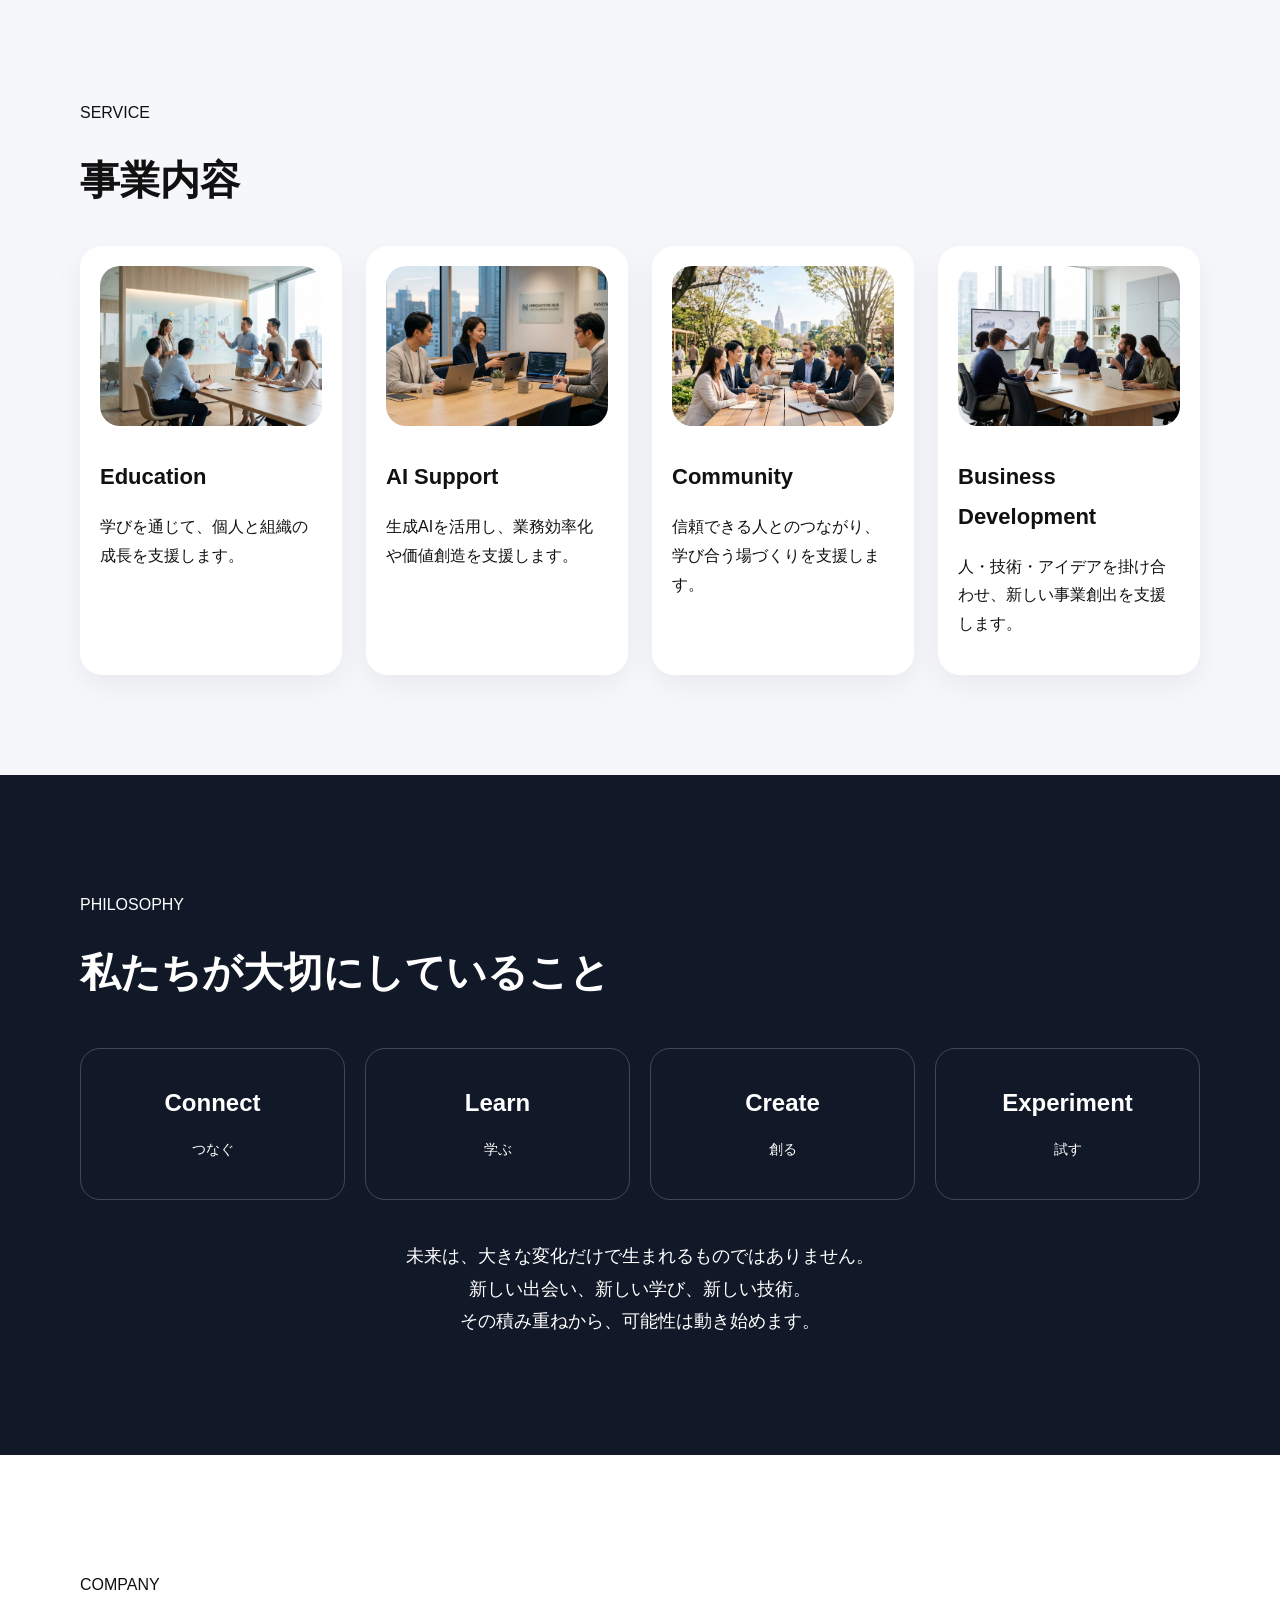
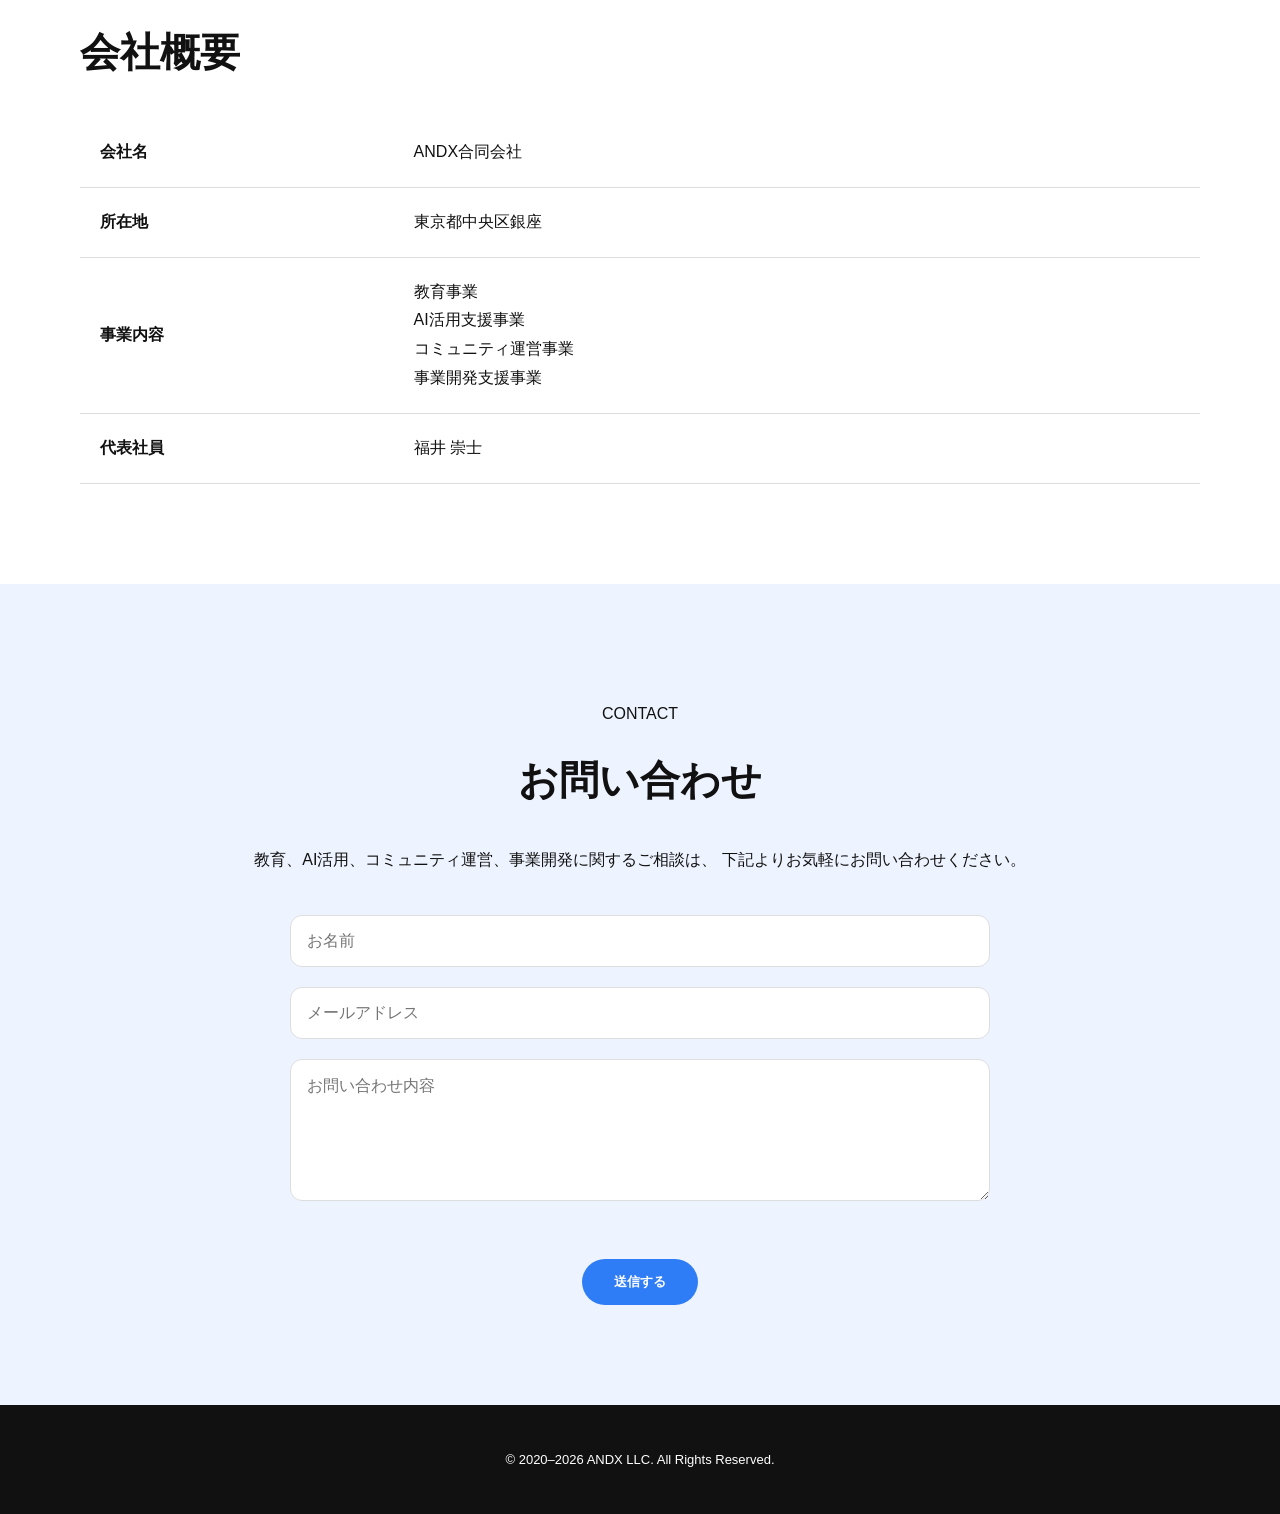
==== commit 409e955d: "Update index.html" ====
--- a/index.html
+++ b/index.html
@@ -132,7 +132,12 @@
         </tr>
         <tr>
           <th>事業内容</th>
-          <td>教育事業 / AI活用支援事業 / コミュニティ運営事業 / 事業開発支援事業</td>
+<td>
+教育事業<br>
+AI活用支援事業<br>
+コミュニティ運営事業<br>
+事業開発支援事業
+</td>
         </tr>
         <tr>
           <th>代表社員</th>
--- a/style.css
+++ b/style.css
@@ -229,3 +229,30 @@
     padding-top: 120px;
   }
 }
+form {
+  max-width: 700px;
+  margin: 40px auto 0;
+}
+
+.form-group {
+  margin-bottom: 20px;
+}
+
+input,
+textarea {
+  width: 100%;
+  padding: 16px;
+  border: 1px solid #ddd;
+  border-radius: 12px;
+  font-size: 16px;
+  font-family: inherit;
+}
+
+textarea {
+  resize: vertical;
+}
+
+button.button {
+  border: none;
+  cursor: pointer;
+}
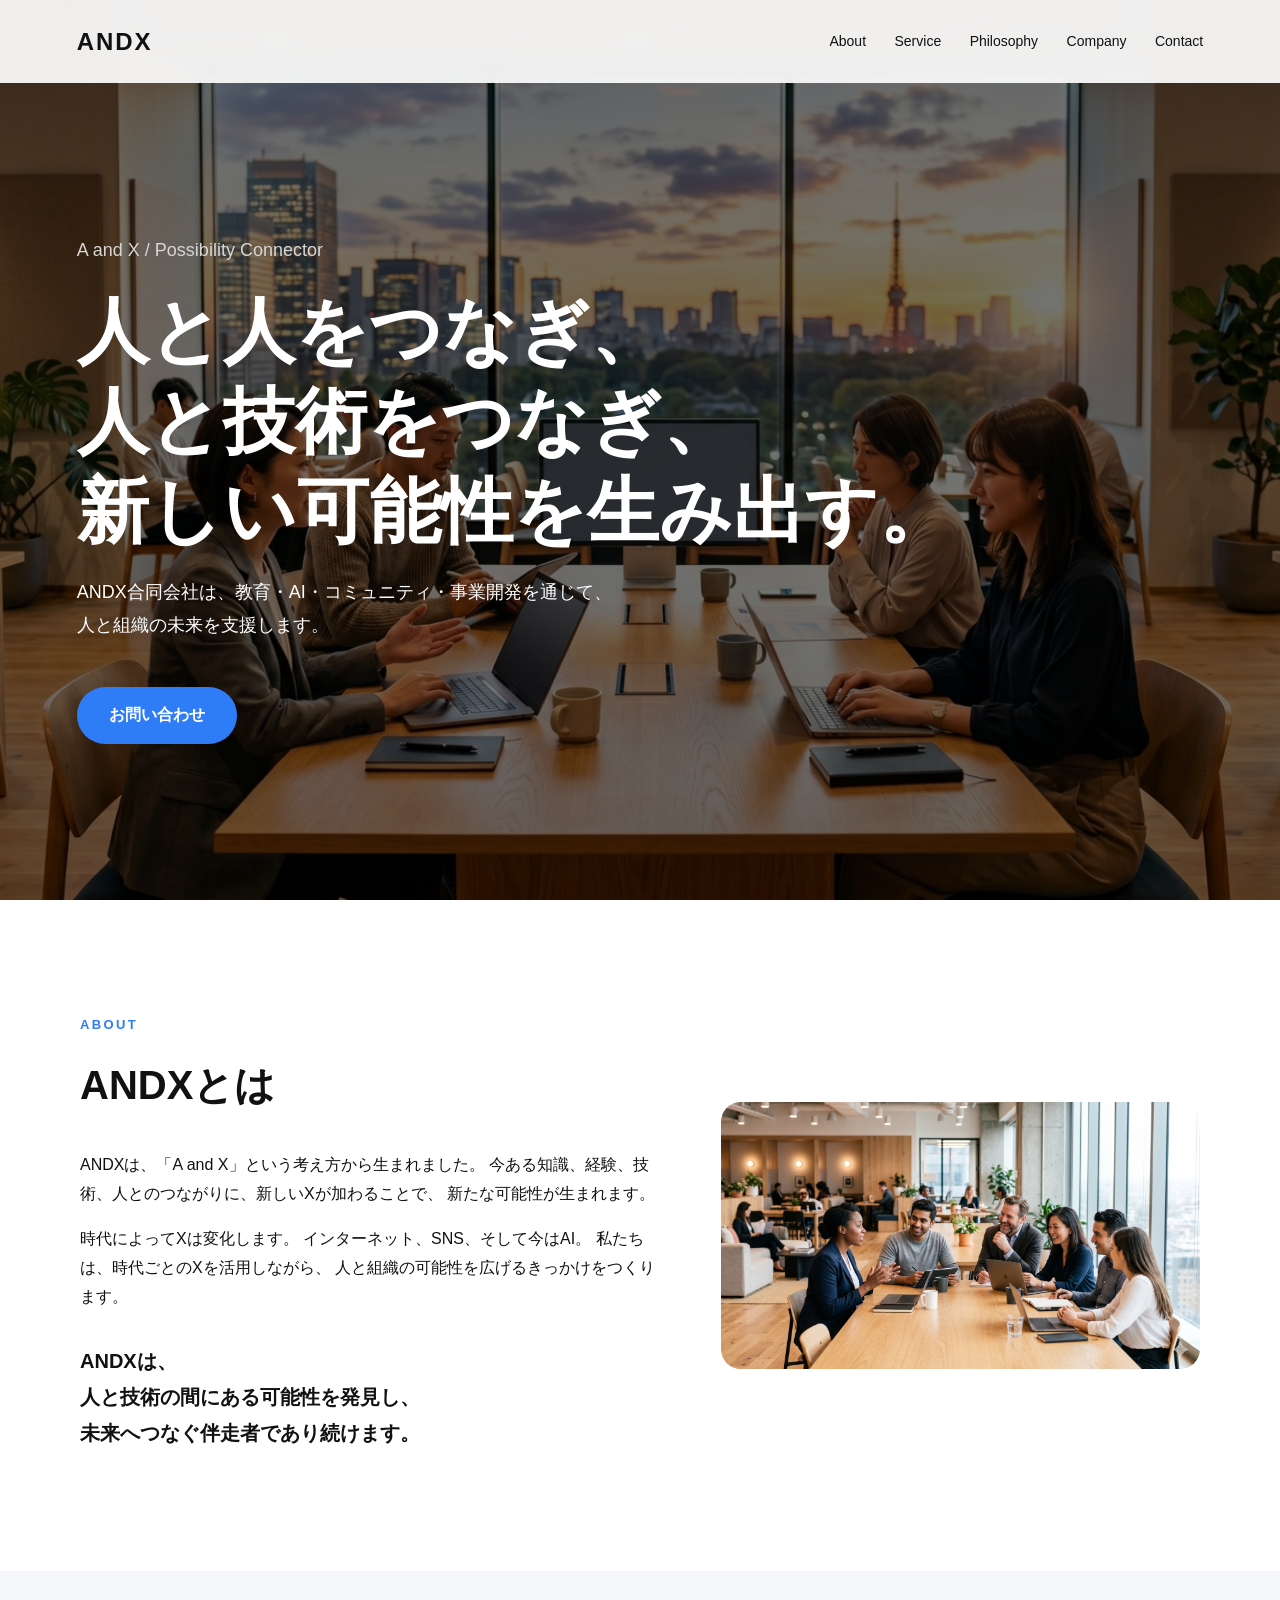
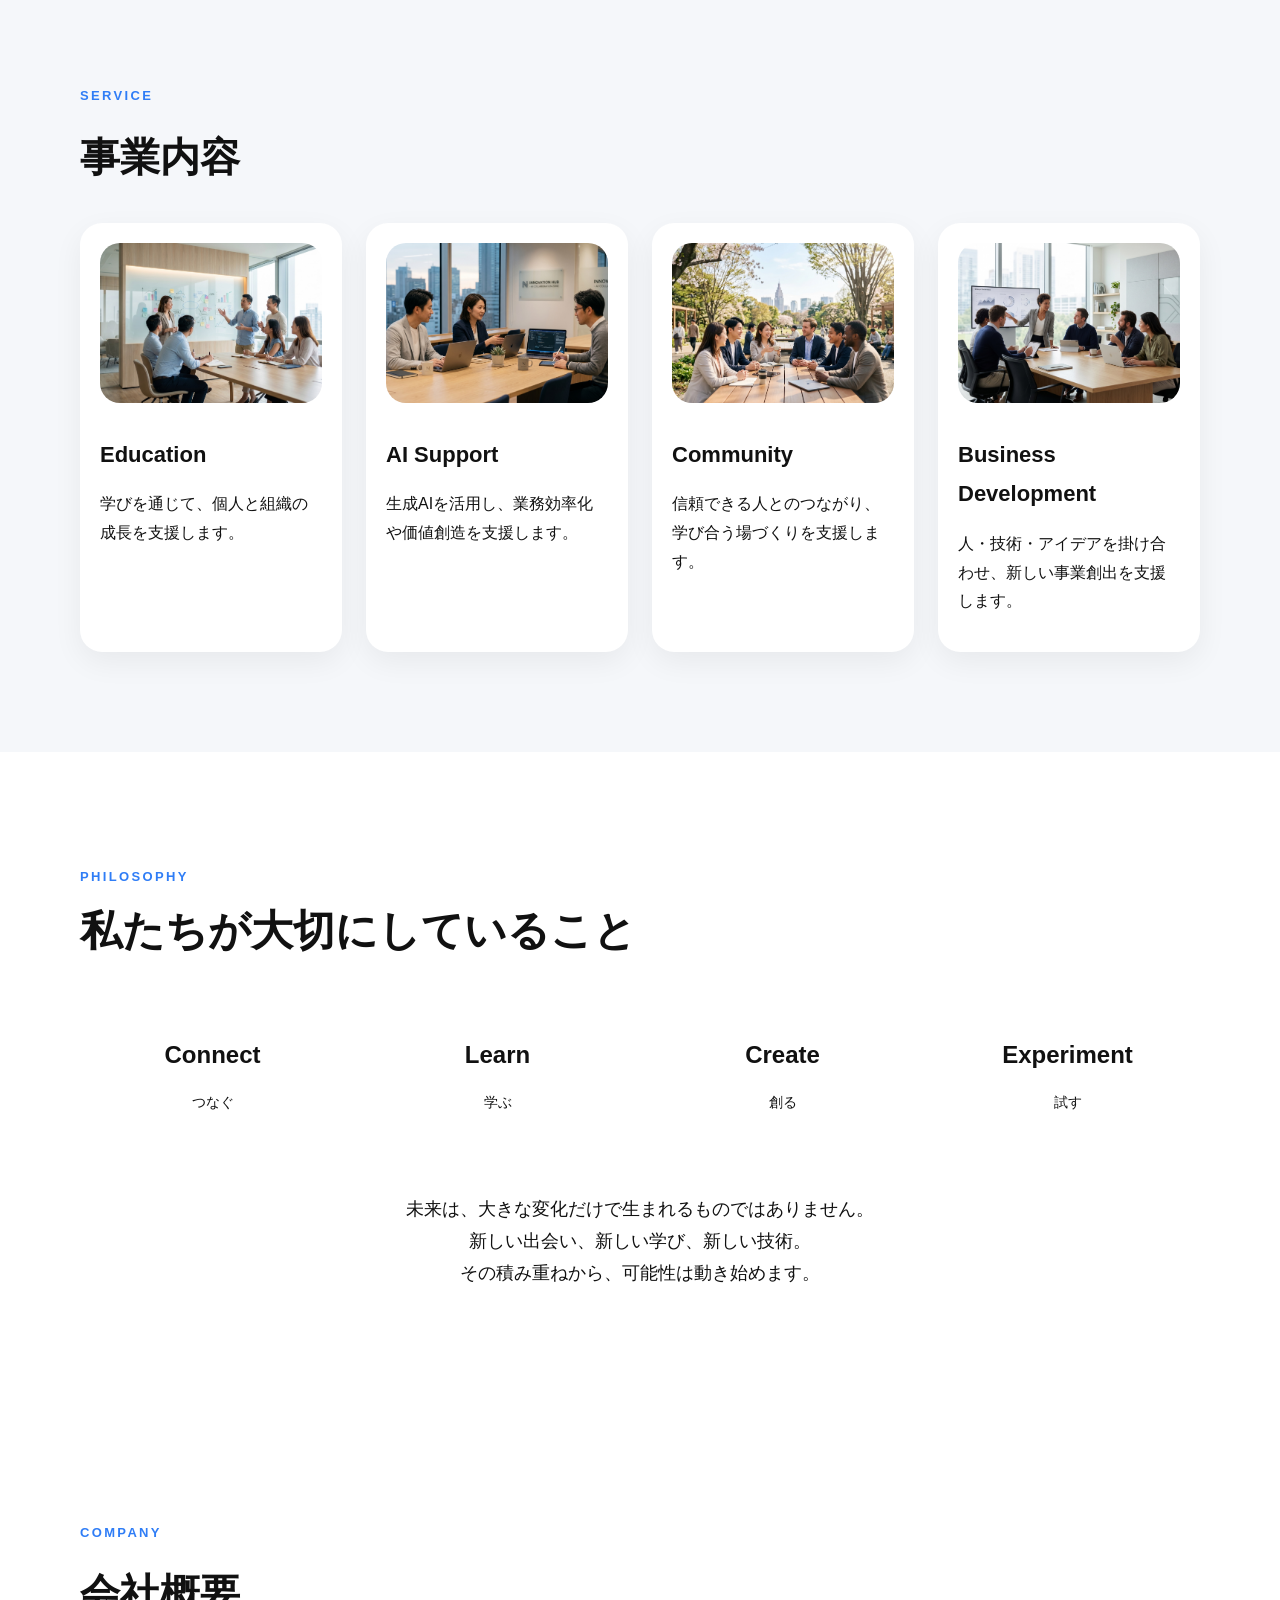
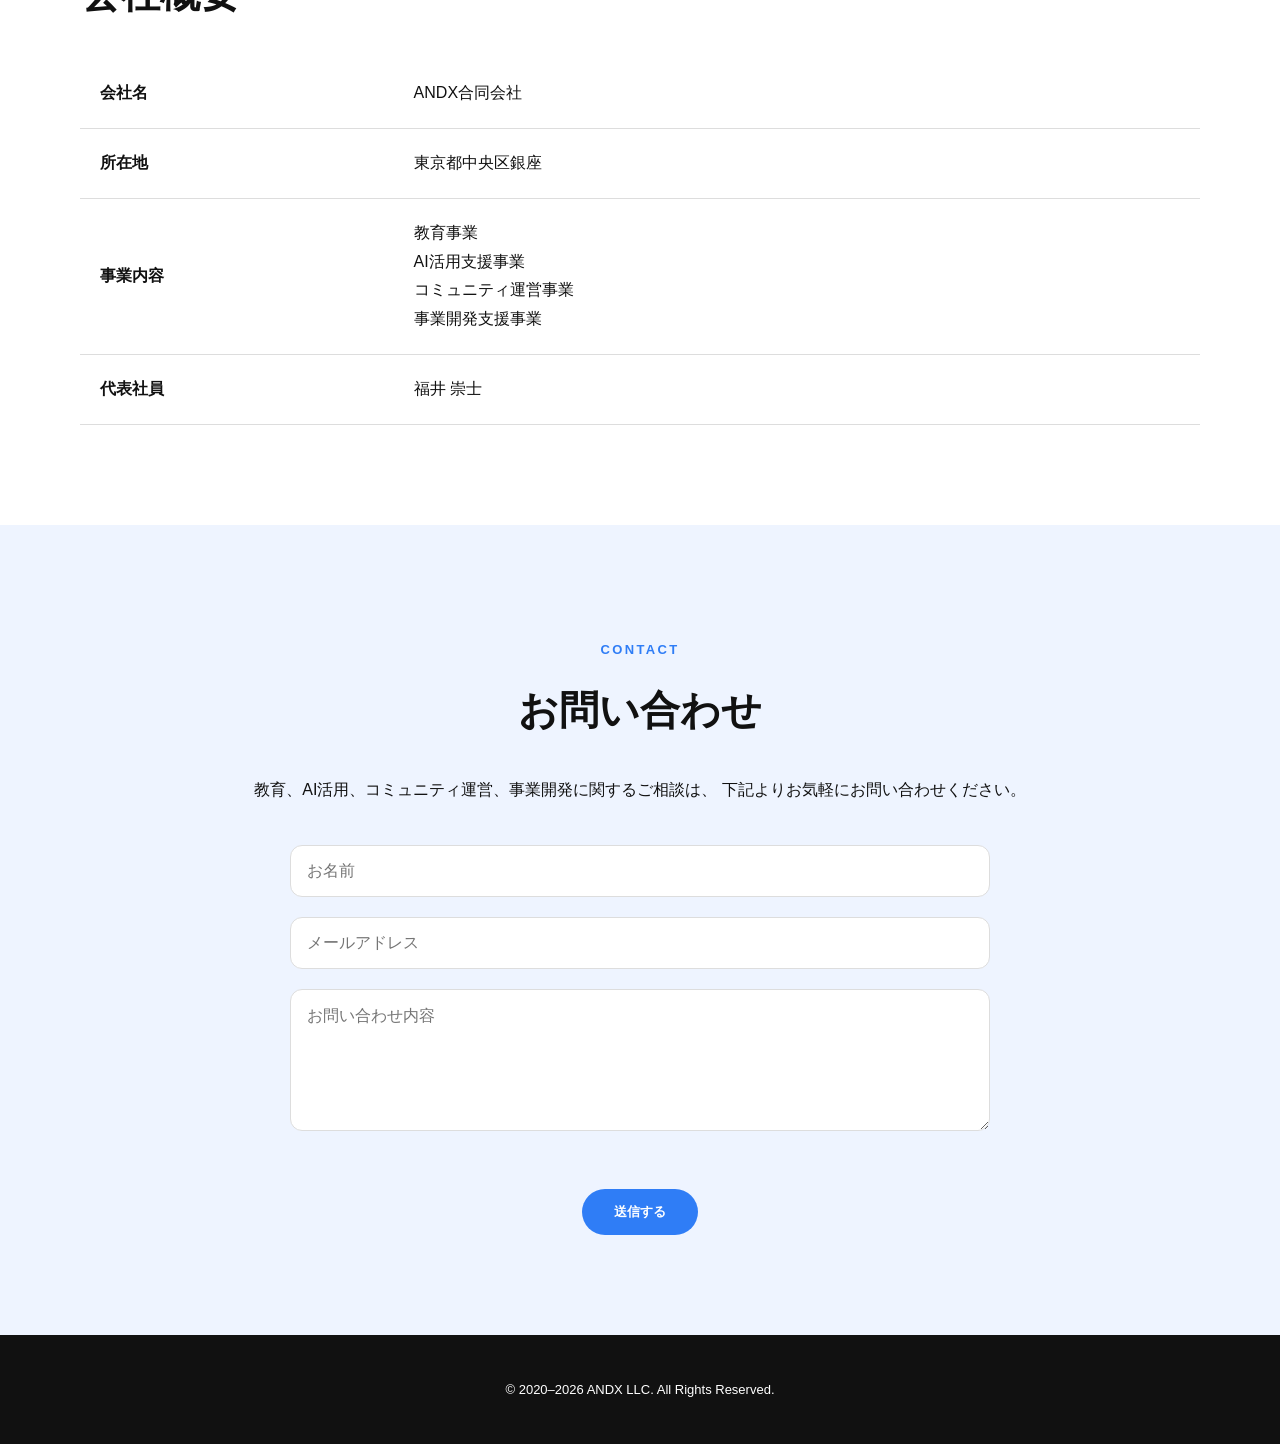
==== commit 08927c66: "Update index.html" ====
--- a/index.html
+++ b/index.html
@@ -156,9 +156,10 @@
         下記よりお気軽にお問い合わせください。
       </p>
     
-    <form name="contact"
+  <form name="contact"
       method="POST"
-      data-netlify="true">
+      data-netlify="true"
+      action="/thanks.html">
       
       <input type="hidden"
          name="form-name"
--- a/style.css
+++ b/style.css
@@ -61,7 +61,8 @@
 
 .tagline {
   color: #d6d6d6;
-},
+}
+
 .label {
   font-size: 13px;
   letter-spacing: 0.18em;
@@ -78,7 +79,9 @@
 
 .hero p {
   font-size: 18px;
-  max-width: 760px;
+  max-width: 600px;
+  line-height: 1.8;
+  word-break: keep-all;
 }
 
 .button {
@@ -105,9 +108,10 @@
   background: #f5f7fa;
 }
 
-.dark {
-  background: #111827;
-  color: #fff;
+.dark h2{
+    font-size: 42px;
+    line-height: 1.4;
+    word-break: keep-all;
 }
 
 h2 {
@@ -256,3 +260,26 @@
   border: none;
   cursor: pointer;
 }
+@media (max-width: 768px) {
+
+  table th,
+  table td {
+    display: block;
+    width: 100%;
+    padding: 12px 0;
+  }
+
+  table th {
+    font-weight: 700;
+    margin-bottom: 6px;
+  }
+
+}
+
+@media (max-width:768px){
+
+.dark h2{
+    font-size: 36px;
+}
+
+}
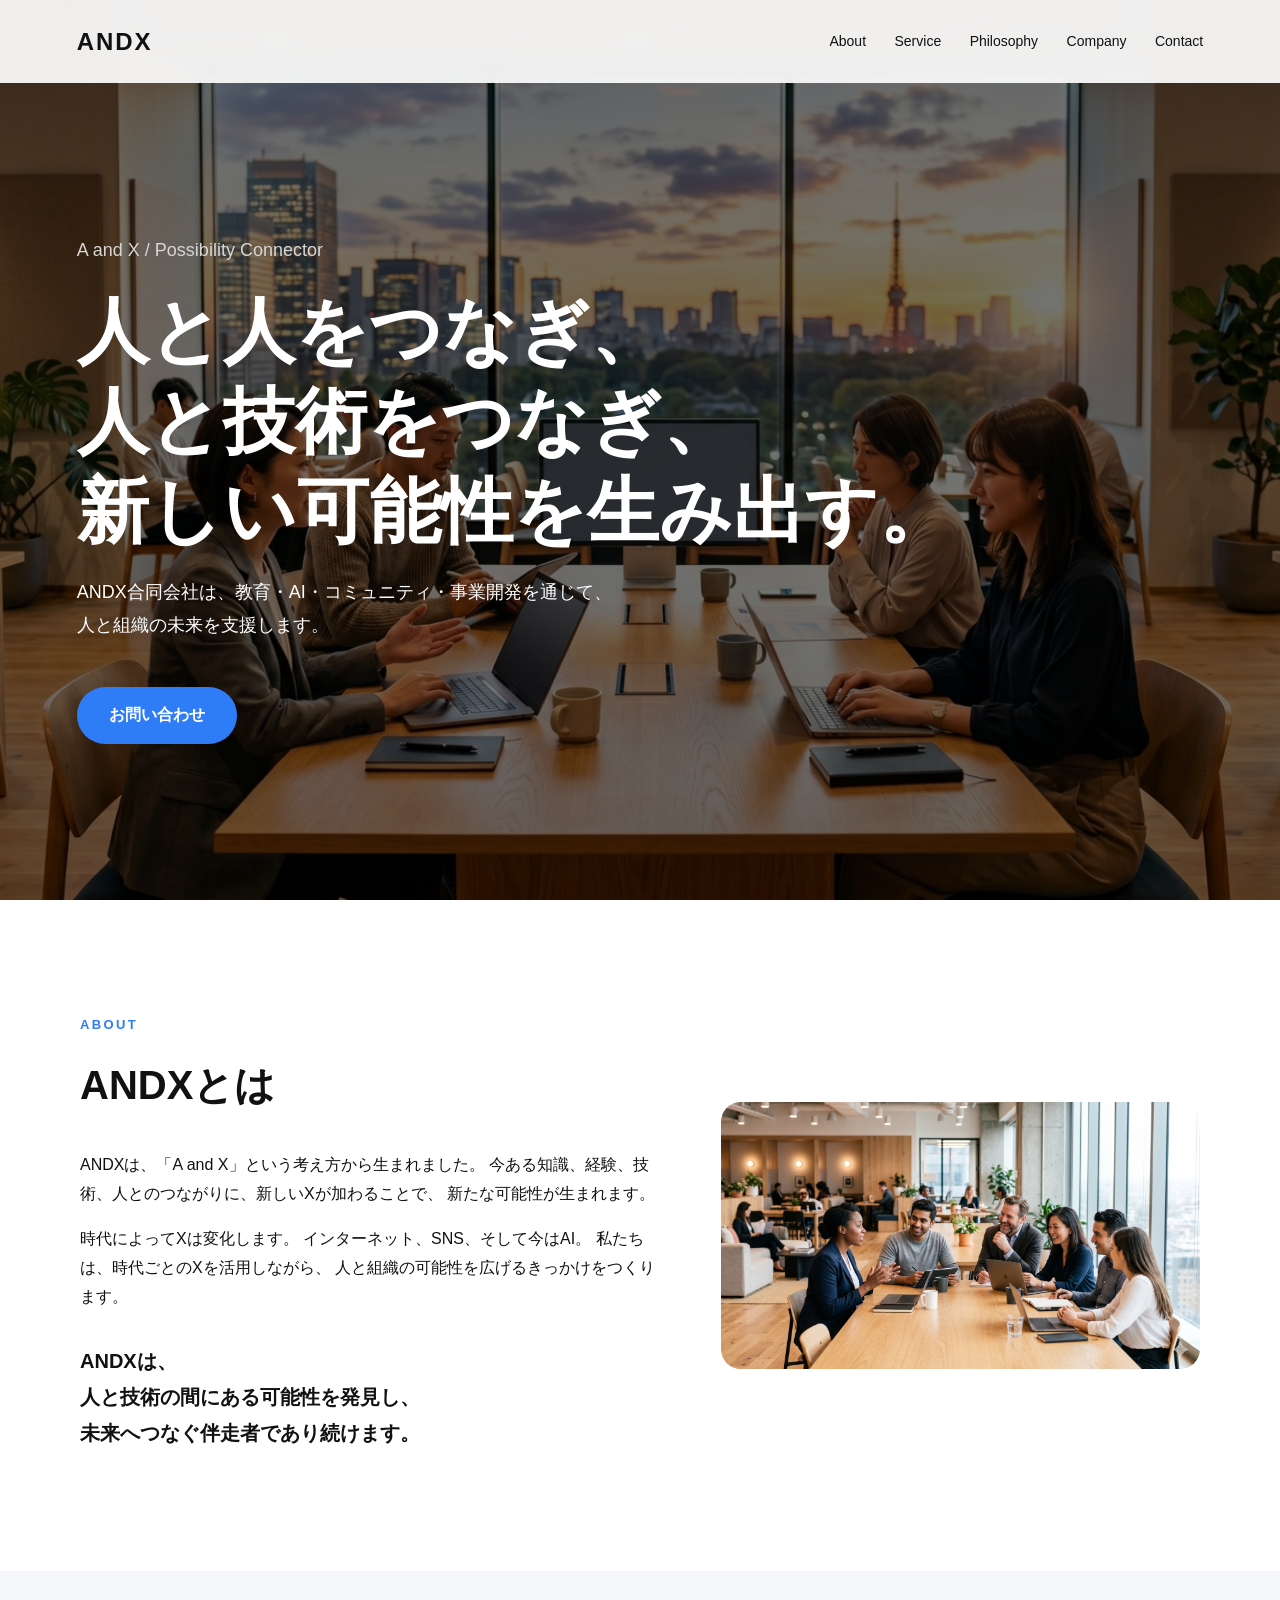
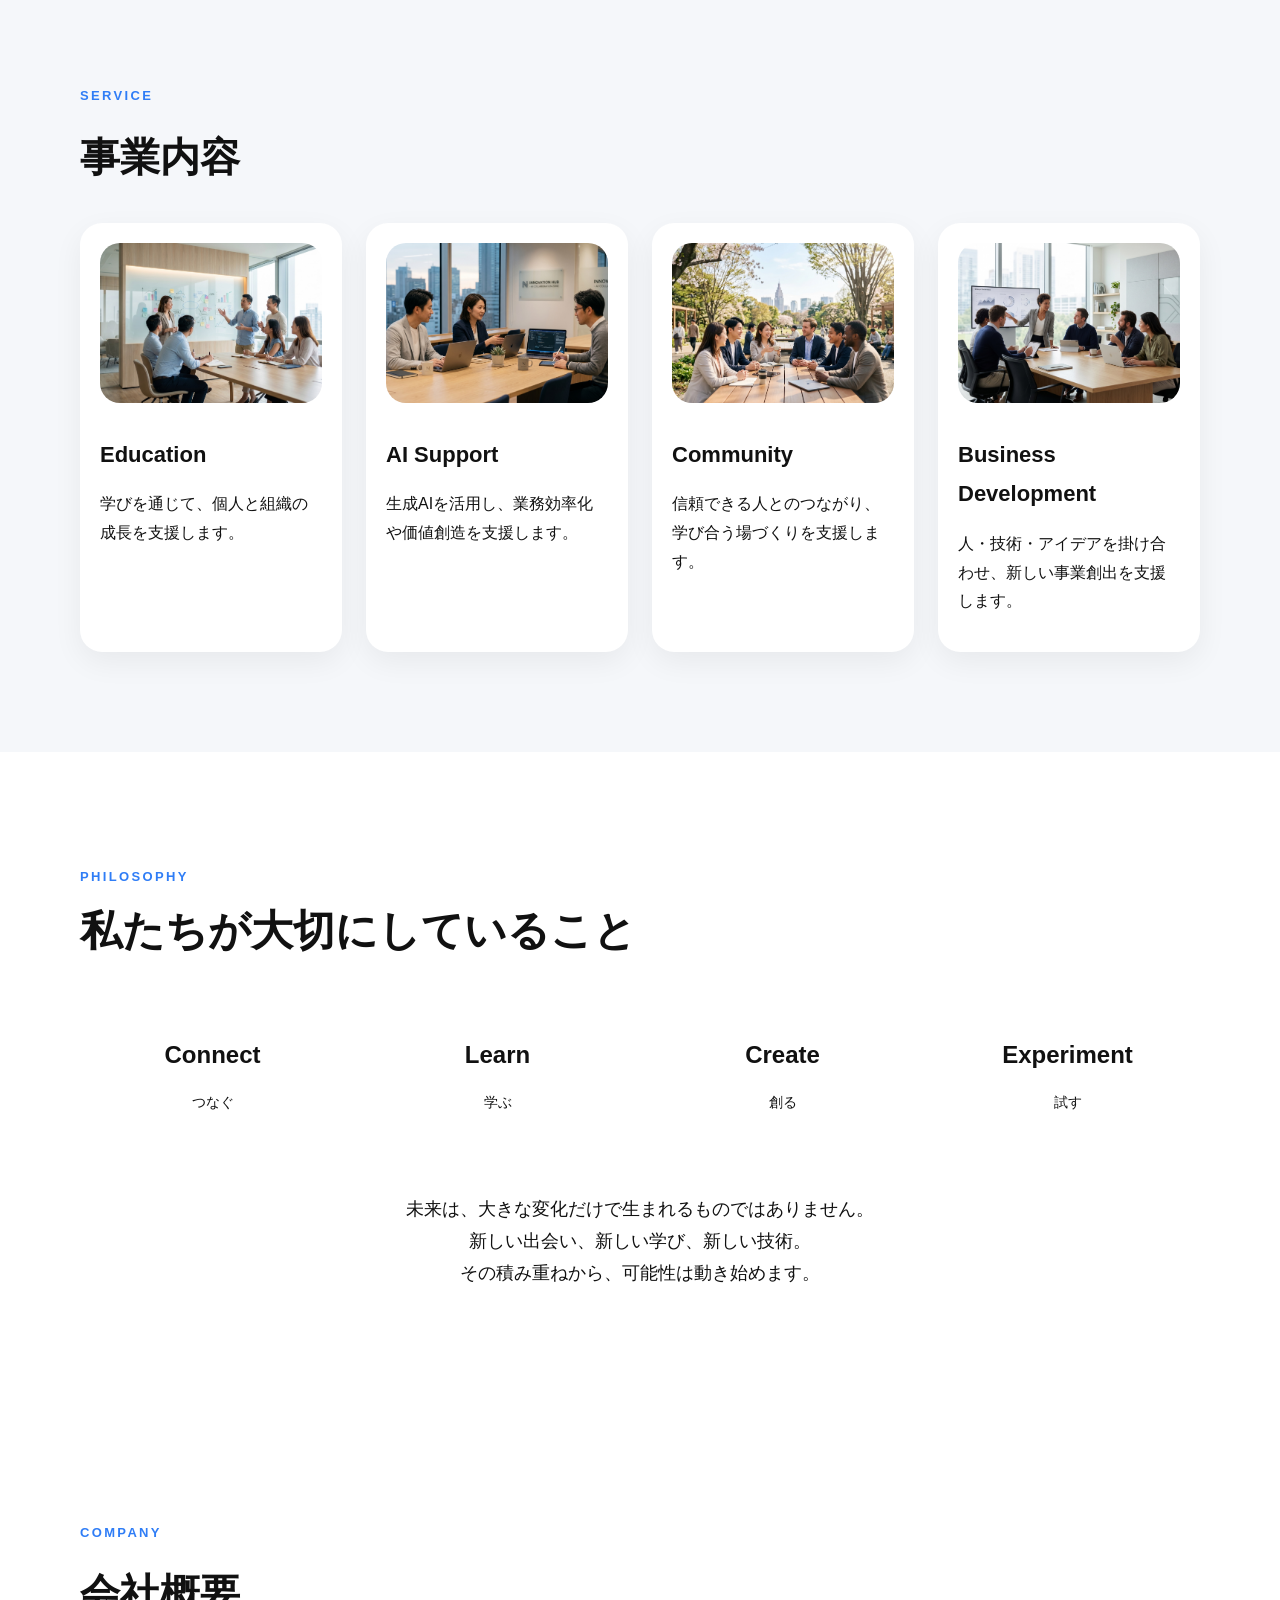
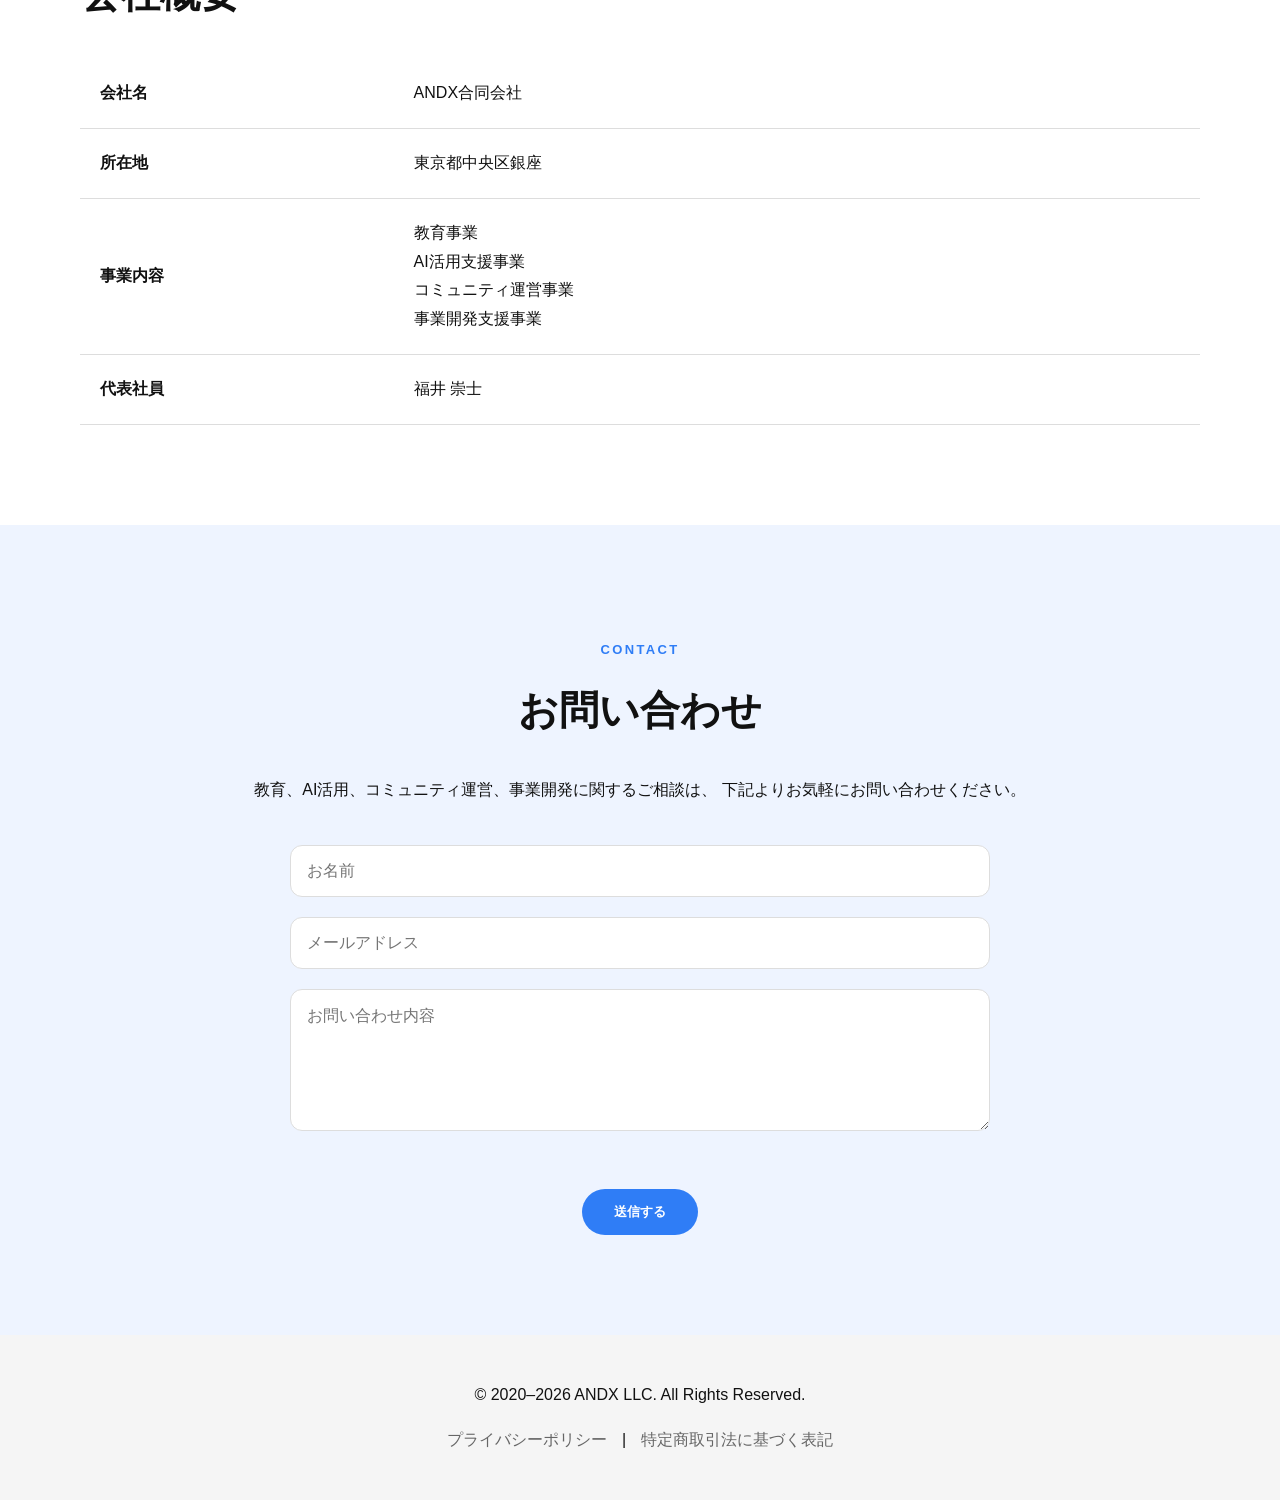
==== commit 3896bac1: "Update index.html" ====
--- a/index.html
+++ b/index.html
@@ -199,6 +199,11 @@
     © 2020–2026 ANDX LLC.
     All Rights Reserved.
   </p>
+
+  <p>
+    <a href="privacy.html">プライバシーポリシー</a> |
+    <a href="tokusho.html">特定商取引法に基づく表記</a>
+  </p>
 </footer>
 </body>
 </html>
--- a/style.css
+++ b/style.css
@@ -205,9 +205,17 @@
 footer {
   text-align: center;
   padding: 30px;
-  background: #111;
-  color: #fff;
-  font-size: 13px;
+  background: #f5f5f5;
+}
+
+footer a {
+  color: #666;
+  text-decoration: none;
+  margin: 0 10px;
+}
+
+footer a:hover {
+  text-decoration: underline;
 }
 
 @media (max-width: 900px) {
